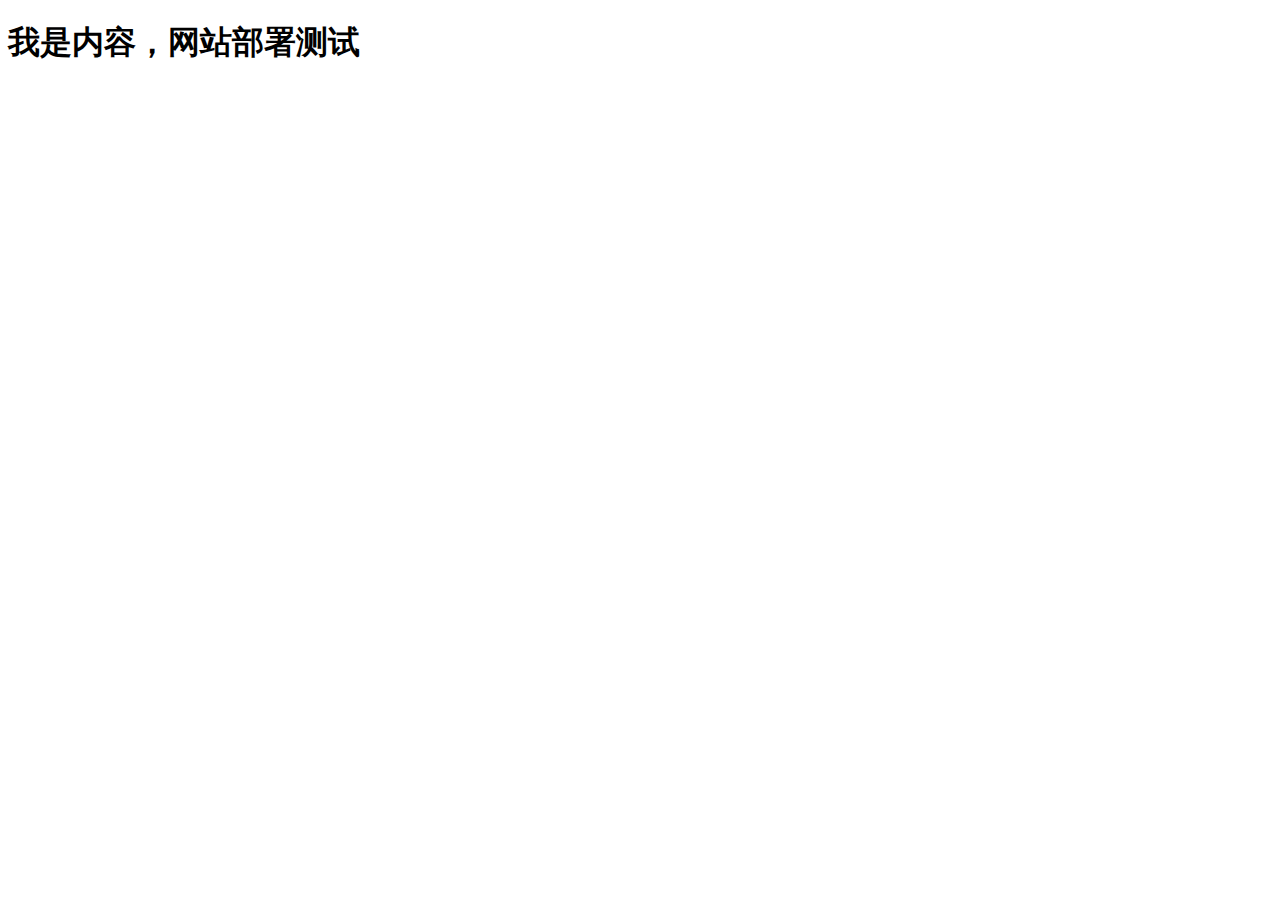
==== index.html @ 63220b0e "首次提交" ====
<!DOCTYPE html>
<html lang="en">
<head>
    <meta charset="UTF-8">
    <meta http-equiv="X-UA-Compatible" content="IE=edge">
    <meta name="viewport" content="width=device-width, initial-scale=1.0">
    <title>主页内容</title>
</head>
<body>
    <h1>我是内容，网站部署测试</h1>
</body>
</html>
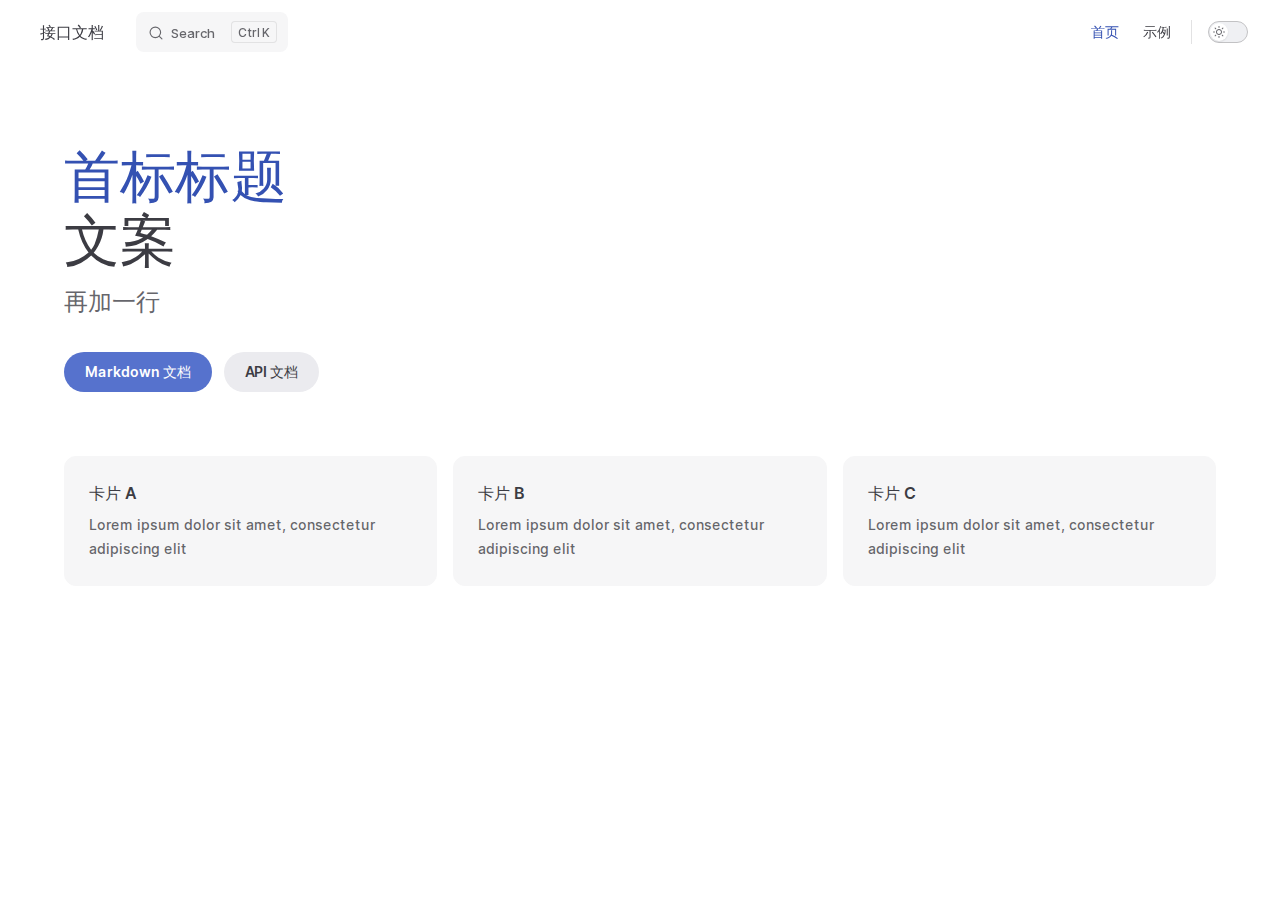
==== commit 69b7f0c1: "更新内容" ====
--- a/index.html
+++ b/index.html
@@ -1,12 +1,24 @@
 <!DOCTYPE html>
-<html lang="en">
-<head>
-    <meta charset="UTF-8">
-    <meta http-equiv="X-UA-Compatible" content="IE=edge">
-    <meta name="viewport" content="width=device-width, initial-scale=1.0">
-    <title>主页内容</title>
-</head>
-<body>
-    <h1>我是内容，网站部署测试</h1>
-</body>
+<html lang="en-US" dir="ltr">
+  <head>
+    <meta charset="utf-8">
+    <meta name="viewport" content="width=device-width,initial-scale=1">
+    <title>接口文档</title>
+    <meta name="description" content="你的文档">
+    <meta name="generator" content="VitePress v1.0.0-rc.34">
+    <link rel="preload stylesheet" href="/assets/style.oFHvetFo.css" as="style">
+    
+    <script type="module" src="/assets/app.4RCBowPl.js"></script>
+    <link rel="preload" href="/assets/inter-roman-latin.bvIUbFQP.woff2" as="font" type="font/woff2" crossorigin="">
+    <link rel="modulepreload" href="/assets/chunks/framework.iop3O0cQ.js">
+    <link rel="modulepreload" href="/assets/chunks/theme.xZw2ruKb.js">
+    <link rel="modulepreload" href="/assets/index.md.vuLjwuFv.lean.js">
+    <script id="check-dark-mode">(()=>{const e=localStorage.getItem("vitepress-theme-appearance")||"auto",a=window.matchMedia("(prefers-color-scheme: dark)").matches;(!e||e==="auto"?a:e==="dark")&&document.documentElement.classList.add("dark")})();</script>
+    <script id="check-mac-os">document.documentElement.classList.toggle("mac",/Mac|iPhone|iPod|iPad/i.test(navigator.platform));</script>
+  </head>
+  <body>
+    <div id="app"><div class="Layout" data-v-5a346dfe><!--[--><!--]--><!--[--><span tabindex="-1" data-v-0f60ec36></span><a href="#VPContent" class="VPSkipLink visually-hidden" data-v-0f60ec36> Skip to content </a><!--]--><!----><header class="VPNav" data-v-5a346dfe data-v-ae24b3ad><div class="VPNavBar top" data-v-ae24b3ad data-v-19c990f1><div class="wrapper" data-v-19c990f1><div class="container" data-v-19c990f1><div class="title" data-v-19c990f1><div class="VPNavBarTitle" data-v-19c990f1 data-v-86d1bed8><a class="title" href="/" data-v-86d1bed8><!--[--><!--]--><!--[--><img class="VPImage logo" src="../assets/logo.svg" alt data-v-8426fc1a><!--]--><!--[-->接口文档<!--]--><!--[--><!--]--></a></div></div><div class="content" data-v-19c990f1><div class="content-body" data-v-19c990f1><!--[--><!--]--><div class="VPNavBarSearch search" data-v-19c990f1><!--[--><!----><div id="local-search"><button type="button" class="DocSearch DocSearch-Button" aria-label="Search"><span class="DocSearch-Button-Container"><svg class="DocSearch-Search-Icon" width="20" height="20" viewBox="0 0 20 20" aria-label="search icon"><path d="M14.386 14.386l4.0877 4.0877-4.0877-4.0877c-2.9418 2.9419-7.7115 2.9419-10.6533 0-2.9419-2.9418-2.9419-7.7115 0-10.6533 2.9418-2.9419 7.7115-2.9419 10.6533 0 2.9419 2.9418 2.9419 7.7115 0 10.6533z" stroke="currentColor" fill="none" fill-rule="evenodd" stroke-linecap="round" stroke-linejoin="round"></path></svg><span class="DocSearch-Button-Placeholder">Search</span></span><span class="DocSearch-Button-Keys"><kbd class="DocSearch-Button-Key"></kbd><kbd class="DocSearch-Button-Key">K</kbd></span></button></div><!--]--></div><nav aria-labelledby="main-nav-aria-label" class="VPNavBarMenu menu" data-v-19c990f1 data-v-7f418b0f><span id="main-nav-aria-label" class="visually-hidden" data-v-7f418b0f>Main Navigation</span><!--[--><!--[--><a class="VPLink link VPNavBarMenuLink active" href="/" tabindex="0" data-v-7f418b0f data-v-42ef59de><!--[--><span data-v-42ef59de>首页</span><!--]--></a><!--]--><!--[--><a class="VPLink link VPNavBarMenuLink" href="/markdown-examples.html" tabindex="0" data-v-7f418b0f data-v-42ef59de><!--[--><span data-v-42ef59de>示例</span><!--]--></a><!--]--><!--]--></nav><!----><div class="VPNavBarAppearance appearance" data-v-19c990f1 data-v-e6aabb21><button class="VPSwitch VPSwitchAppearance" type="button" role="switch" title="Switch to dark theme" aria-checked="false" data-v-e6aabb21 data-v-1736f215 data-v-b1685198><span class="check" data-v-b1685198><span class="icon" data-v-b1685198><!--[--><svg xmlns="http://www.w3.org/2000/svg" aria-hidden="true" focusable="false" viewbox="0 0 24 24" class="sun" data-v-1736f215><path d="M12,18c-3.3,0-6-2.7-6-6s2.7-6,6-6s6,2.7,6,6S15.3,18,12,18zM12,8c-2.2,0-4,1.8-4,4c0,2.2,1.8,4,4,4c2.2,0,4-1.8,4-4C16,9.8,14.2,8,12,8z"></path><path d="M12,4c-0.6,0-1-0.4-1-1V1c0-0.6,0.4-1,1-1s1,0.4,1,1v2C13,3.6,12.6,4,12,4z"></path><path d="M12,24c-0.6,0-1-0.4-1-1v-2c0-0.6,0.4-1,1-1s1,0.4,1,1v2C13,23.6,12.6,24,12,24z"></path><path d="M5.6,6.6c-0.3,0-0.5-0.1-0.7-0.3L3.5,4.9c-0.4-0.4-0.4-1,0-1.4s1-0.4,1.4,0l1.4,1.4c0.4,0.4,0.4,1,0,1.4C6.2,6.5,5.9,6.6,5.6,6.6z"></path><path d="M19.8,20.8c-0.3,0-0.5-0.1-0.7-0.3l-1.4-1.4c-0.4-0.4-0.4-1,0-1.4s1-0.4,1.4,0l1.4,1.4c0.4,0.4,0.4,1,0,1.4C20.3,20.7,20,20.8,19.8,20.8z"></path><path d="M3,13H1c-0.6,0-1-0.4-1-1s0.4-1,1-1h2c0.6,0,1,0.4,1,1S3.6,13,3,13z"></path><path d="M23,13h-2c-0.6,0-1-0.4-1-1s0.4-1,1-1h2c0.6,0,1,0.4,1,1S23.6,13,23,13z"></path><path d="M4.2,20.8c-0.3,0-0.5-0.1-0.7-0.3c-0.4-0.4-0.4-1,0-1.4l1.4-1.4c0.4-0.4,1-0.4,1.4,0s0.4,1,0,1.4l-1.4,1.4C4.7,20.7,4.5,20.8,4.2,20.8z"></path><path d="M18.4,6.6c-0.3,0-0.5-0.1-0.7-0.3c-0.4-0.4-0.4-1,0-1.4l1.4-1.4c0.4-0.4,1-0.4,1.4,0s0.4,1,0,1.4l-1.4,1.4C18.9,6.5,18.6,6.6,18.4,6.6z"></path></svg><svg xmlns="http://www.w3.org/2000/svg" aria-hidden="true" focusable="false" viewbox="0 0 24 24" class="moon" data-v-1736f215><path d="M12.1,22c-0.3,0-0.6,0-0.9,0c-5.5-0.5-9.5-5.4-9-10.9c0.4-4.8,4.2-8.6,9-9c0.4,0,0.8,0.2,1,0.5c0.2,0.3,0.2,0.8-0.1,1.1c-2,2.7-1.4,6.4,1.3,8.4c2.1,1.6,5,1.6,7.1,0c0.3-0.2,0.7-0.3,1.1-0.1c0.3,0.2,0.5,0.6,0.5,1c-0.2,2.7-1.5,5.1-3.6,6.8C16.6,21.2,14.4,22,12.1,22zM9.3,4.4c-2.9,1-5,3.6-5.2,6.8c-0.4,4.4,2.8,8.3,7.2,8.7c2.1,0.2,4.2-0.4,5.8-1.8c1.1-0.9,1.9-2.1,2.4-3.4c-2.5,0.9-5.3,0.5-7.5-1.1C9.2,11.4,8.1,7.7,9.3,4.4z"></path></svg><!--]--></span></span></button></div><!----><div class="VPFlyout VPNavBarExtra extra" data-v-19c990f1 data-v-d0bd9dde data-v-9c007e85><button type="button" class="button" aria-haspopup="true" aria-expanded="false" aria-label="extra navigation" data-v-9c007e85><svg xmlns="http://www.w3.org/2000/svg" aria-hidden="true" focusable="false" viewbox="0 0 24 24" class="icon" data-v-9c007e85><circle cx="12" cy="12" r="2"></circle><circle cx="19" cy="12" r="2"></circle><circle cx="5" cy="12" r="2"></circle></svg></button><div class="menu" data-v-9c007e85><div class="VPMenu" data-v-9c007e85 data-v-e7ea1737><!----><!--[--><!--[--><!----><div class="group" data-v-d0bd9dde><div class="item appearance" data-v-d0bd9dde><p class="label" data-v-d0bd9dde>Appearance</p><div class="appearance-action" data-v-d0bd9dde><button class="VPSwitch VPSwitchAppearance" type="button" role="switch" title="Switch to dark theme" aria-checked="false" data-v-d0bd9dde data-v-1736f215 data-v-b1685198><span class="check" data-v-b1685198><span class="icon" data-v-b1685198><!--[--><svg xmlns="http://www.w3.org/2000/svg" aria-hidden="true" focusable="false" viewbox="0 0 24 24" class="sun" data-v-1736f215><path d="M12,18c-3.3,0-6-2.7-6-6s2.7-6,6-6s6,2.7,6,6S15.3,18,12,18zM12,8c-2.2,0-4,1.8-4,4c0,2.2,1.8,4,4,4c2.2,0,4-1.8,4-4C16,9.8,14.2,8,12,8z"></path><path d="M12,4c-0.6,0-1-0.4-1-1V1c0-0.6,0.4-1,1-1s1,0.4,1,1v2C13,3.6,12.6,4,12,4z"></path><path d="M12,24c-0.6,0-1-0.4-1-1v-2c0-0.6,0.4-1,1-1s1,0.4,1,1v2C13,23.6,12.6,24,12,24z"></path><path d="M5.6,6.6c-0.3,0-0.5-0.1-0.7-0.3L3.5,4.9c-0.4-0.4-0.4-1,0-1.4s1-0.4,1.4,0l1.4,1.4c0.4,0.4,0.4,1,0,1.4C6.2,6.5,5.9,6.6,5.6,6.6z"></path><path d="M19.8,20.8c-0.3,0-0.5-0.1-0.7-0.3l-1.4-1.4c-0.4-0.4-0.4-1,0-1.4s1-0.4,1.4,0l1.4,1.4c0.4,0.4,0.4,1,0,1.4C20.3,20.7,20,20.8,19.8,20.8z"></path><path d="M3,13H1c-0.6,0-1-0.4-1-1s0.4-1,1-1h2c0.6,0,1,0.4,1,1S3.6,13,3,13z"></path><path d="M23,13h-2c-0.6,0-1-0.4-1-1s0.4-1,1-1h2c0.6,0,1,0.4,1,1S23.6,13,23,13z"></path><path d="M4.2,20.8c-0.3,0-0.5-0.1-0.7-0.3c-0.4-0.4-0.4-1,0-1.4l1.4-1.4c0.4-0.4,1-0.4,1.4,0s0.4,1,0,1.4l-1.4,1.4C4.7,20.7,4.5,20.8,4.2,20.8z"></path><path d="M18.4,6.6c-0.3,0-0.5-0.1-0.7-0.3c-0.4-0.4-0.4-1,0-1.4l1.4-1.4c0.4-0.4,1-0.4,1.4,0s0.4,1,0,1.4l-1.4,1.4C18.9,6.5,18.6,6.6,18.4,6.6z"></path></svg><svg xmlns="http://www.w3.org/2000/svg" aria-hidden="true" focusable="false" viewbox="0 0 24 24" class="moon" data-v-1736f215><path d="M12.1,22c-0.3,0-0.6,0-0.9,0c-5.5-0.5-9.5-5.4-9-10.9c0.4-4.8,4.2-8.6,9-9c0.4,0,0.8,0.2,1,0.5c0.2,0.3,0.2,0.8-0.1,1.1c-2,2.7-1.4,6.4,1.3,8.4c2.1,1.6,5,1.6,7.1,0c0.3-0.2,0.7-0.3,1.1-0.1c0.3,0.2,0.5,0.6,0.5,1c-0.2,2.7-1.5,5.1-3.6,6.8C16.6,21.2,14.4,22,12.1,22zM9.3,4.4c-2.9,1-5,3.6-5.2,6.8c-0.4,4.4,2.8,8.3,7.2,8.7c2.1,0.2,4.2-0.4,5.8-1.8c1.1-0.9,1.9-2.1,2.4-3.4c-2.5,0.9-5.3,0.5-7.5-1.1C9.2,11.4,8.1,7.7,9.3,4.4z"></path></svg><!--]--></span></span></button></div></div></div><!----><!--]--><!--]--></div></div></div><!--[--><!--]--><button type="button" class="VPNavBarHamburger hamburger" aria-label="mobile navigation" aria-expanded="false" aria-controls="VPNavScreen" data-v-19c990f1 data-v-e5dd9c1c><span class="container" data-v-e5dd9c1c><span class="top" data-v-e5dd9c1c></span><span class="middle" data-v-e5dd9c1c></span><span class="bottom" data-v-e5dd9c1c></span></span></button></div></div></div></div><div class="divider" data-v-19c990f1><div class="divider-line" data-v-19c990f1></div></div></div><!----></header><!----><!----><div class="VPContent is-home" id="VPContent" data-v-5a346dfe data-v-669faec9><div class="VPHome" data-v-669faec9 data-v-d82743a8><!--[--><!--]--><div class="VPHero VPHomeHero" data-v-d82743a8 data-v-da5d1713><div class="container" data-v-da5d1713><div class="main" data-v-da5d1713><!--[--><h1 class="name" data-v-da5d1713><span class="clip" data-v-da5d1713>首标标题</span></h1><p class="text" data-v-da5d1713>文案</p><p class="tagline" data-v-da5d1713>再加一行</p><!--]--><div class="actions" data-v-da5d1713><!--[--><div class="action" data-v-da5d1713><a class="VPButton medium brand" href="/markdown-examples.html" data-v-da5d1713 data-v-c1c5efc1>Markdown 文档</a></div><div class="action" data-v-da5d1713><a class="VPButton medium alt" href="/api-examples.html" data-v-da5d1713 data-v-c1c5efc1>API 文档</a></div><!--]--></div></div><!----></div></div><!--[--><!--]--><!--[--><!--]--><div class="VPFeatures VPHomeFeatures" data-v-d82743a8 data-v-a6181336><div class="container" data-v-a6181336><div class="items" data-v-a6181336><!--[--><div class="grid-3 item" data-v-a6181336><div class="VPLink no-icon VPFeature" data-v-a6181336 data-v-33204567><!--[--><article class="box" data-v-33204567><!----><h2 class="title" data-v-33204567>卡片 A</h2><p class="details" data-v-33204567>Lorem ipsum dolor sit amet, consectetur adipiscing elit</p><!----></article><!--]--></div></div><div class="grid-3 item" data-v-a6181336><div class="VPLink no-icon VPFeature" data-v-a6181336 data-v-33204567><!--[--><article class="box" data-v-33204567><!----><h2 class="title" data-v-33204567>卡片 B</h2><p class="details" data-v-33204567>Lorem ipsum dolor sit amet, consectetur adipiscing elit</p><!----></article><!--]--></div></div><div class="grid-3 item" data-v-a6181336><div class="VPLink no-icon VPFeature" data-v-a6181336 data-v-33204567><!--[--><article class="box" data-v-33204567><!----><h2 class="title" data-v-33204567>卡片 C</h2><p class="details" data-v-33204567>Lorem ipsum dolor sit amet, consectetur adipiscing elit</p><!----></article><!--]--></div></div><!--]--></div></div></div><!--[--><!--]--><div style="position:relative;" data-v-d82743a8><div></div></div></div></div><!----><!--[--><!--]--></div></div>
+    <script>window.__VP_HASH_MAP__=JSON.parse("{\"index.md\":\"vuLjwuFv\",\"markdown-examples.md\":\"HwKzhQ91\",\"api-examples.md\":\"AAdJPCN4\"}");window.__VP_SITE_DATA__=JSON.parse("{\"lang\":\"en-US\",\"dir\":\"ltr\",\"title\":\"接口文档\",\"description\":\"你的文档\",\"base\":\"/\",\"head\":[],\"router\":{\"prefetchLinks\":true},\"appearance\":true,\"themeConfig\":{\"logo\":\"../assets/logo.svg\",\"nav\":[{\"text\":\"首页\",\"link\":\"/\"},{\"text\":\"示例\",\"link\":\"/markdown-examples\"}],\"sidebar\":[{\"text\":\"示例\",\"items\":[{\"text\":\"Markdown 文档\",\"link\":\"/markdown-examples\"},{\"text\":\"API 文档\",\"link\":\"/api-examples\"}]}],\"search\":{\"provider\":\"local\"}},\"locales\":{},\"scrollOffset\":134,\"cleanUrls\":false}");</script>
+    
+  </body>
 </html>--- a/assets/style.oFHvetFo.css
+++ b/assets/style.oFHvetFo.css
@@ -0,0 +1 @@
+@font-face{font-family:Inter var;font-weight:100 900;font-display:swap;font-style:normal;font-named-instance:"Regular";src:url(/assets/inter-roman-cyrillic.jIZ9REo5.woff2) format("woff2");unicode-range:U+0301,U+0400-045F,U+0490-0491,U+04B0-04B1,U+2116}@font-face{font-family:Inter var;font-weight:100 900;font-display:swap;font-style:normal;font-named-instance:"Regular";src:url(/assets/inter-roman-cyrillic-ext.8T9wMG5w.woff2) format("woff2");unicode-range:U+0460-052F,U+1C80-1C88,U+20B4,U+2DE0-2DFF,U+A640-A69F,U+FE2E-FE2F}@font-face{font-family:Inter var;font-weight:100 900;font-display:swap;font-style:normal;font-named-instance:"Regular";src:url(/assets/inter-roman-greek.Cb5wWeGA.woff2) format("woff2");unicode-range:U+0370-03FF}@font-face{font-family:Inter var;font-weight:100 900;font-display:swap;font-style:normal;font-named-instance:"Regular";src:url(/assets/inter-roman-greek-ext.9JiNzaSO.woff2) format("woff2");unicode-range:U+1F00-1FFF}@font-face{font-family:Inter var;font-weight:100 900;font-display:swap;font-style:normal;font-named-instance:"Regular";src:url(/assets/inter-roman-latin.bvIUbFQP.woff2) format("woff2");unicode-range:U+0000-00FF,U+0131,U+0152-0153,U+02BB-02BC,U+02C6,U+02DA,U+02DC,U+2000-206F,U+2074,U+20AC,U+2122,U+2191,U+2193,U+2212,U+2215,U+FEFF,U+FFFD}@font-face{font-family:Inter var;font-weight:100 900;font-display:swap;font-style:normal;font-named-instance:"Regular";src:url(/assets/inter-roman-latin-ext.GZWE-KO4.woff2) format("woff2");unicode-range:U+0100-024F,U+0259,U+1E00-1EFF,U+2020,U+20A0-20AB,U+20AD-20CF,U+2113,U+2C60-2C7F,U+A720-A7FF}@font-face{font-family:Inter var;font-weight:100 900;font-display:swap;font-style:normal;font-named-instance:"Regular";src:url(/assets/inter-roman-vietnamese.paY3CzEB.woff2) format("woff2");unicode-range:U+0102-0103,U+0110-0111,U+0128-0129,U+0168-0169,U+01A0-01A1,U+01AF-01B0,U+1EA0-1EF9,U+20AB}@font-face{font-family:Inter var;font-weight:100 900;font-display:swap;font-style:italic;font-named-instance:"Italic";src:url(/assets/inter-italic-cyrillic.-nLMcIwj.woff2) format("woff2");unicode-range:U+0301,U+0400-045F,U+0490-0491,U+04B0-04B1,U+2116}@font-face{font-family:Inter var;font-weight:100 900;font-display:swap;font-style:italic;font-named-instance:"Italic";src:url(/assets/inter-italic-cyrillic-ext.OVycGSDq.woff2) format("woff2");unicode-range:U+0460-052F,U+1C80-1C88,U+20B4,U+2DE0-2DFF,U+A640-A69F,U+FE2E-FE2F}@font-face{font-family:Inter var;font-weight:100 900;font-display:swap;font-style:italic;font-named-instance:"Italic";src:url(/assets/inter-italic-greek.PSfer2Kc.woff2) format("woff2");unicode-range:U+0370-03FF}@font-face{font-family:Inter var;font-weight:100 900;font-display:swap;font-style:italic;font-named-instance:"Italic";src:url(/assets/inter-italic-greek-ext.hznxWNZO.woff2) format("woff2");unicode-range:U+1F00-1FFF}@font-face{font-family:Inter var;font-weight:100 900;font-display:swap;font-style:italic;font-named-instance:"Italic";src:url(/assets/inter-italic-latin.27E69YJn.woff2) format("woff2");unicode-range:U+0000-00FF,U+0131,U+0152-0153,U+02BB-02BC,U+02C6,U+02DA,U+02DC,U+2000-206F,U+2074,U+20AC,U+2122,U+2191,U+2193,U+2212,U+2215,U+FEFF,U+FFFD}@font-face{font-family:Inter var;font-weight:100 900;font-display:swap;font-style:italic;font-named-instance:"Italic";src:url(/assets/inter-italic-latin-ext.RnFly65-.woff2) format("woff2");unicode-range:U+0100-024F,U+0259,U+1E00-1EFF,U+2020,U+20A0-20AB,U+20AD-20CF,U+2113,U+2C60-2C7F,U+A720-A7FF}@font-face{font-family:Inter var;font-weight:100 900;font-display:swap;font-style:italic;font-named-instance:"Italic";src:url(/assets/inter-italic-vietnamese.xzQHe1q1.woff2) format("woff2");unicode-range:U+0102-0103,U+0110-0111,U+0128-0129,U+0168-0169,U+01A0-01A1,U+01AF-01B0,U+1EA0-1EF9,U+20AB}@font-face{font-family:Chinese Quotes;src:local("PingFang SC Regular"),local("PingFang SC"),local("SimHei"),local("Source Han Sans SC");unicode-range:U+2018,U+2019,U+201C,U+201D}:root{--vp-c-white: #ffffff;--vp-c-black: #000000;--vp-c-neutral: var(--vp-c-black);--vp-c-neutral-inverse: var(--vp-c-white)}.dark{--vp-c-neutral: var(--vp-c-white);--vp-c-neutral-inverse: var(--vp-c-black)}:root{--vp-c-gray-1: #dddde3;--vp-c-gray-2: #e4e4e9;--vp-c-gray-3: #ebebef;--vp-c-gray-soft: rgba(142, 150, 170, .14);--vp-c-indigo-1: #3451b2;--vp-c-indigo-2: #3a5ccc;--vp-c-indigo-3: #5672cd;--vp-c-indigo-soft: rgba(100, 108, 255, .14);--vp-c-green-1: #18794e;--vp-c-green-2: #299764;--vp-c-green-3: #30a46c;--vp-c-green-soft: rgba(16, 185, 129, .14);--vp-c-yellow-1: #915930;--vp-c-yellow-2: #946300;--vp-c-yellow-3: #9f6a00;--vp-c-yellow-soft: rgba(234, 179, 8, .14);--vp-c-red-1: #b8272c;--vp-c-red-2: #d5393e;--vp-c-red-3: #e0575b;--vp-c-red-soft: rgba(244, 63, 94, .14);--vp-c-sponsor: #db2777}.dark{--vp-c-gray-1: #515c67;--vp-c-gray-2: #414853;--vp-c-gray-3: #32363f;--vp-c-gray-soft: rgba(101, 117, 133, .16);--vp-c-indigo-1: #a8b1ff;--vp-c-indigo-2: #5c73e7;--vp-c-indigo-3: #3e63dd;--vp-c-indigo-soft: rgba(100, 108, 255, .16);--vp-c-green-1: #3dd68c;--vp-c-green-2: #30a46c;--vp-c-green-3: #298459;--vp-c-green-soft: rgba(16, 185, 129, .16);--vp-c-yellow-1: #f9b44e;--vp-c-yellow-2: #da8b17;--vp-c-yellow-3: #a46a0a;--vp-c-yellow-soft: rgba(234, 179, 8, .16);--vp-c-red-1: #f66f81;--vp-c-red-2: #f14158;--vp-c-red-3: #b62a3c;--vp-c-red-soft: rgba(244, 63, 94, .16)}:root{--vp-c-bg: #ffffff;--vp-c-bg-alt: #f6f6f7;--vp-c-bg-elv: #ffffff;--vp-c-bg-soft: #f6f6f7}.dark{--vp-c-bg: #1b1b1f;--vp-c-bg-alt: #161618;--vp-c-bg-elv: #202127;--vp-c-bg-soft: #202127}:root{--vp-c-border: #c2c2c4;--vp-c-divider: #e2e2e3;--vp-c-gutter: #e2e2e3}.dark{--vp-c-border: #3c3f44;--vp-c-divider: #2e2e32;--vp-c-gutter: #000000}:root{--vp-c-text-1: rgba(60, 60, 67);--vp-c-text-2: rgba(60, 60, 67, .78);--vp-c-text-3: rgba(60, 60, 67, .56)}.dark{--vp-c-text-1: rgba(255, 255, 245, .86);--vp-c-text-2: rgba(235, 235, 245, .6);--vp-c-text-3: rgba(235, 235, 245, .38)}:root{--vp-c-default-1: var(--vp-c-gray-1);--vp-c-default-2: var(--vp-c-gray-2);--vp-c-default-3: var(--vp-c-gray-3);--vp-c-default-soft: var(--vp-c-gray-soft);--vp-c-brand-1: var(--vp-c-indigo-1);--vp-c-brand-2: var(--vp-c-indigo-2);--vp-c-brand-3: var(--vp-c-indigo-3);--vp-c-brand-soft: var(--vp-c-indigo-soft);--vp-c-brand: var(--vp-c-brand-1);--vp-c-tip-1: var(--vp-c-brand-1);--vp-c-tip-2: var(--vp-c-brand-2);--vp-c-tip-3: var(--vp-c-brand-3);--vp-c-tip-soft: var(--vp-c-brand-soft);--vp-c-warning-1: var(--vp-c-yellow-1);--vp-c-warning-2: var(--vp-c-yellow-2);--vp-c-warning-3: var(--vp-c-yellow-3);--vp-c-warning-soft: var(--vp-c-yellow-soft);--vp-c-danger-1: var(--vp-c-red-1);--vp-c-danger-2: var(--vp-c-red-2);--vp-c-danger-3: var(--vp-c-red-3);--vp-c-danger-soft: var(--vp-c-red-soft)}:root{--vp-font-family-base: "Chinese Quotes", "Inter var", "Inter", ui-sans-serif, system-ui, -apple-system, BlinkMacSystemFont, "Segoe UI", Roboto, "Helvetica Neue", Helvetica, Arial, "Noto Sans", sans-serif, "Apple Color Emoji", "Segoe UI Emoji", "Segoe UI Symbol", "Noto Color Emoji";--vp-font-family-mono: ui-monospace, SFMono-Regular, "SF Mono", Menlo, Monaco, Consolas, "Liberation Mono", "Courier New", monospace}:root{--vp-shadow-1: 0 1px 2px rgba(0, 0, 0, .04), 0 1px 2px rgba(0, 0, 0, .06);--vp-shadow-2: 0 3px 12px rgba(0, 0, 0, .07), 0 1px 4px rgba(0, 0, 0, .07);--vp-shadow-3: 0 12px 32px rgba(0, 0, 0, .1), 0 2px 6px rgba(0, 0, 0, .08);--vp-shadow-4: 0 14px 44px rgba(0, 0, 0, .12), 0 3px 9px rgba(0, 0, 0, .12);--vp-shadow-5: 0 18px 56px rgba(0, 0, 0, .16), 0 4px 12px rgba(0, 0, 0, .16)}:root{--vp-z-index-footer: 10;--vp-z-index-local-nav: 20;--vp-z-index-nav: 30;--vp-z-index-layout-top: 40;--vp-z-index-backdrop: 50;--vp-z-index-sidebar: 60}@media (min-width: 960px){:root{--vp-z-index-sidebar: 25}}:root{--vp-icon-copy: url("data:image/svg+xml,%3Csvg xmlns='http://www.w3.org/2000/svg' fill='none' height='20' width='20' stroke='rgba(128,128,128,1)' stroke-width='2' viewBox='0 0 24 24'%3E%3Cpath stroke-linecap='round' stroke-linejoin='round' d='M9 5H7a2 2 0 0 0-2 2v12a2 2 0 0 0 2 2h10a2 2 0 0 0 2-2V7a2 2 0 0 0-2-2h-2M9 5a2 2 0 0 0 2 2h2a2 2 0 0 0 2-2M9 5a2 2 0 0 1 2-2h2a2 2 0 0 1 2 2'/%3E%3C/svg%3E");--vp-icon-copied: url("data:image/svg+xml,%3Csvg xmlns='http://www.w3.org/2000/svg' fill='none' height='20' width='20' stroke='rgba(128,128,128,1)' stroke-width='2' viewBox='0 0 24 24'%3E%3Cpath stroke-linecap='round' stroke-linejoin='round' d='M9 5H7a2 2 0 0 0-2 2v12a2 2 0 0 0 2 2h10a2 2 0 0 0 2-2V7a2 2 0 0 0-2-2h-2M9 5a2 2 0 0 0 2 2h2a2 2 0 0 0 2-2M9 5a2 2 0 0 1 2-2h2a2 2 0 0 1 2 2m-6 9 2 2 4-4'/%3E%3C/svg%3E")}:root{--vp-layout-max-width: 1440px}:root{--vp-header-anchor-symbol: "#"}:root{--vp-code-line-height: 1.7;--vp-code-font-size: .875em;--vp-code-color: var(--vp-c-brand-1);--vp-code-link-color: var(--vp-c-brand-1);--vp-code-link-hover-color: var(--vp-c-brand-2);--vp-code-bg: var(--vp-c-default-soft);--vp-code-block-color: var(--vp-c-text-2);--vp-code-block-bg: var(--vp-c-bg-alt);--vp-code-block-divider-color: var(--vp-c-gutter);--vp-code-lang-color: var(--vp-c-text-3);--vp-code-line-highlight-color: var(--vp-c-default-soft);--vp-code-line-number-color: var(--vp-c-text-3);--vp-code-line-diff-add-color: var(--vp-c-green-soft);--vp-code-line-diff-add-symbol-color: var(--vp-c-green-1);--vp-code-line-diff-remove-color: var(--vp-c-red-soft);--vp-code-line-diff-remove-symbol-color: var(--vp-c-red-1);--vp-code-line-warning-color: var(--vp-c-yellow-soft);--vp-code-line-error-color: var(--vp-c-red-soft);--vp-code-copy-code-border-color: var(--vp-c-divider);--vp-code-copy-code-bg: var(--vp-c-bg-soft);--vp-code-copy-code-hover-border-color: var(--vp-c-divider);--vp-code-copy-code-hover-bg: var(--vp-c-bg);--vp-code-copy-code-active-text: var(--vp-c-text-2);--vp-code-copy-copied-text-content: "Copied";--vp-code-tab-divider: var(--vp-code-block-divider-color);--vp-code-tab-text-color: var(--vp-c-text-2);--vp-code-tab-bg: var(--vp-code-block-bg);--vp-code-tab-hover-text-color: var(--vp-c-text-1);--vp-code-tab-active-text-color: var(--vp-c-text-1);--vp-code-tab-active-bar-color: var(--vp-c-brand-1)}:root{--vp-button-brand-border: transparent;--vp-button-brand-text: var(--vp-c-white);--vp-button-brand-bg: var(--vp-c-brand-3);--vp-button-brand-hover-border: transparent;--vp-button-brand-hover-text: var(--vp-c-white);--vp-button-brand-hover-bg: var(--vp-c-brand-2);--vp-button-brand-active-border: transparent;--vp-button-brand-active-text: var(--vp-c-white);--vp-button-brand-active-bg: var(--vp-c-brand-1);--vp-button-alt-border: transparent;--vp-button-alt-text: var(--vp-c-text-1);--vp-button-alt-bg: var(--vp-c-default-3);--vp-button-alt-hover-border: transparent;--vp-button-alt-hover-text: var(--vp-c-text-1);--vp-button-alt-hover-bg: var(--vp-c-default-2);--vp-button-alt-active-border: transparent;--vp-button-alt-active-text: var(--vp-c-text-1);--vp-button-alt-active-bg: var(--vp-c-default-1);--vp-button-sponsor-border: var(--vp-c-text-2);--vp-button-sponsor-text: var(--vp-c-text-2);--vp-button-sponsor-bg: transparent;--vp-button-sponsor-hover-border: var(--vp-c-sponsor);--vp-button-sponsor-hover-text: var(--vp-c-sponsor);--vp-button-sponsor-hover-bg: transparent;--vp-button-sponsor-active-border: var(--vp-c-sponsor);--vp-button-sponsor-active-text: var(--vp-c-sponsor);--vp-button-sponsor-active-bg: transparent}:root{--vp-custom-block-font-size: 14px;--vp-custom-block-code-font-size: 13px;--vp-custom-block-info-border: transparent;--vp-custom-block-info-text: var(--vp-c-text-1);--vp-custom-block-info-bg: var(--vp-c-default-soft);--vp-custom-block-info-code-bg: var(--vp-c-default-soft);--vp-custom-block-tip-border: transparent;--vp-custom-block-tip-text: var(--vp-c-text-1);--vp-custom-block-tip-bg: var(--vp-c-brand-soft);--vp-custom-block-tip-code-bg: var(--vp-c-brand-soft);--vp-custom-block-warning-border: transparent;--vp-custom-block-warning-text: var(--vp-c-text-1);--vp-custom-block-warning-bg: var(--vp-c-warning-soft);--vp-custom-block-warning-code-bg: var(--vp-c-warning-soft);--vp-custom-block-danger-border: transparent;--vp-custom-block-danger-text: var(--vp-c-text-1);--vp-custom-block-danger-bg: var(--vp-c-danger-soft);--vp-custom-block-danger-code-bg: var(--vp-c-danger-soft);--vp-custom-block-details-border: var(--vp-custom-block-info-border);--vp-custom-block-details-text: var(--vp-custom-block-info-text);--vp-custom-block-details-bg: var(--vp-custom-block-info-bg);--vp-custom-block-details-code-bg: var(--vp-custom-block-info-code-bg)}:root{--vp-input-border-color: var(--vp-c-border);--vp-input-bg-color: var(--vp-c-bg-alt);--vp-input-switch-bg-color: var(--vp-c-gray-soft)}:root{--vp-nav-height: 64px;--vp-nav-bg-color: var(--vp-c-bg);--vp-nav-screen-bg-color: var(--vp-c-bg);--vp-nav-logo-height: 24px}.hide-nav{--vp-nav-height: 0px}.hide-nav .VPSidebar{--vp-nav-height: 22px}:root{--vp-local-nav-bg-color: var(--vp-c-bg)}:root{--vp-sidebar-width: 272px;--vp-sidebar-bg-color: var(--vp-c-bg-alt)}:root{--vp-backdrop-bg-color: rgba(0, 0, 0, .6)}:root{--vp-home-hero-name-color: var(--vp-c-brand-1);--vp-home-hero-name-background: transparent;--vp-home-hero-image-background-image: none;--vp-home-hero-image-filter: none}:root{--vp-badge-info-border: transparent;--vp-badge-info-text: var(--vp-c-text-2);--vp-badge-info-bg: var(--vp-c-default-soft);--vp-badge-tip-border: transparent;--vp-badge-tip-text: var(--vp-c-brand-1);--vp-badge-tip-bg: var(--vp-c-brand-soft);--vp-badge-warning-border: transparent;--vp-badge-warning-text: var(--vp-c-warning-1);--vp-badge-warning-bg: var(--vp-c-warning-soft);--vp-badge-danger-border: transparent;--vp-badge-danger-text: var(--vp-c-danger-1);--vp-badge-danger-bg: var(--vp-c-danger-soft)}:root{--vp-carbon-ads-text-color: var(--vp-c-text-1);--vp-carbon-ads-poweredby-color: var(--vp-c-text-2);--vp-carbon-ads-bg-color: var(--vp-c-bg-soft);--vp-carbon-ads-hover-text-color: var(--vp-c-brand-1);--vp-carbon-ads-hover-poweredby-color: var(--vp-c-text-1)}:root{--vp-local-search-bg: var(--vp-c-bg);--vp-local-search-result-bg: var(--vp-c-bg);--vp-local-search-result-border: var(--vp-c-divider);--vp-local-search-result-selected-bg: var(--vp-c-bg);--vp-local-search-result-selected-border: var(--vp-c-brand-1);--vp-local-search-highlight-bg: var(--vp-c-brand-1);--vp-local-search-highlight-text: var(--vp-c-neutral-inverse)}@media (prefers-reduced-motion: reduce){*,:before,:after{animation-delay:-1ms!important;animation-duration:1ms!important;animation-iteration-count:1!important;background-attachment:initial!important;scroll-behavior:auto!important;transition-duration:0s!important;transition-delay:0s!important}}*,:before,:after{box-sizing:border-box}html{line-height:1.4;font-size:16px;-webkit-text-size-adjust:100%}html.dark{color-scheme:dark}body{margin:0;width:100%;min-width:320px;min-height:100vh;line-height:24px;font-family:var(--vp-font-family-base);font-size:16px;font-weight:400;color:var(--vp-c-text-1);background-color:var(--vp-c-bg);font-synthesis:style;text-rendering:optimizeLegibility;-webkit-font-smoothing:antialiased;-moz-osx-font-smoothing:grayscale}main{display:block}h1,h2,h3,h4,h5,h6{margin:0;line-height:24px;font-size:16px;font-weight:400}p{margin:0}strong,b{font-weight:600}a,area,button,[role=button],input,label,select,summary,textarea{touch-action:manipulation}a{color:inherit;text-decoration:inherit}ol,ul{list-style:none;margin:0;padding:0}blockquote{margin:0}pre,code,kbd,samp{font-family:var(--vp-font-family-mono)}img,svg,video,canvas,audio,iframe,embed,object{display:block}figure{margin:0}img,video{max-width:100%;height:auto}button,input,optgroup,select,textarea{border:0;padding:0;line-height:inherit;color:inherit}button{padding:0;font-family:inherit;background-color:transparent;background-image:none}button:enabled,[role=button]:enabled{cursor:pointer}button:focus,button:focus-visible{outline:1px dotted;outline:4px auto -webkit-focus-ring-color}button:focus:not(:focus-visible){outline:none!important}input:focus,textarea:focus,select:focus{outline:none}table{border-collapse:collapse}input{background-color:transparent}input:-ms-input-placeholder,textarea:-ms-input-placeholder{color:var(--vp-c-text-3)}input::-ms-input-placeholder,textarea::-ms-input-placeholder{color:var(--vp-c-text-3)}input::placeholder,textarea::placeholder{color:var(--vp-c-text-3)}input::-webkit-outer-spin-button,input::-webkit-inner-spin-button{-webkit-appearance:none;margin:0}input[type=number]{-moz-appearance:textfield}textarea{resize:vertical}select{-webkit-appearance:none}fieldset{margin:0;padding:0}h1,h2,h3,h4,h5,h6,li,p{overflow-wrap:break-word}vite-error-overlay{z-index:9999}mjx-container{display:inline-block;margin:auto 2px -2px}mjx-container>svg{margin:auto}.visually-hidden{position:absolute;width:1px;height:1px;white-space:nowrap;clip:rect(0 0 0 0);clip-path:inset(50%);overflow:hidden}.custom-block{border:1px solid transparent;border-radius:8px;padding:16px 16px 8px;line-height:24px;font-size:var(--vp-custom-block-font-size);color:var(--vp-c-text-2)}.custom-block.info{border-color:var(--vp-custom-block-info-border);color:var(--vp-custom-block-info-text);background-color:var(--vp-custom-block-info-bg)}.custom-block.info a,.custom-block.info code{color:var(--vp-c-brand-1)}.custom-block.info a:hover{color:var(--vp-c-brand-2)}.custom-block.info code{background-color:var(--vp-custom-block-info-code-bg)}.custom-block.tip{border-color:var(--vp-custom-block-tip-border);color:var(--vp-custom-block-tip-text);background-color:var(--vp-custom-block-tip-bg)}.custom-block.tip a,.custom-block.tip code{color:var(--vp-c-brand-1)}.custom-block.tip a:hover{color:var(--vp-c-brand-2)}.custom-block.tip code{background-color:var(--vp-custom-block-tip-code-bg)}.custom-block.warning{border-color:var(--vp-custom-block-warning-border);color:var(--vp-custom-block-warning-text);background-color:var(--vp-custom-block-warning-bg)}.custom-block.warning a,.custom-block.warning code{color:var(--vp-c-warning-1)}.custom-block.warning a:hover{color:var(--vp-c-warning-2)}.custom-block.warning code{background-color:var(--vp-custom-block-warning-code-bg)}.custom-block.danger{border-color:var(--vp-custom-block-danger-border);color:var(--vp-custom-block-danger-text);background-color:var(--vp-custom-block-danger-bg)}.custom-block.danger a,.custom-block.danger code{color:var(--vp-c-danger-1)}.custom-block.danger a:hover{color:var(--vp-c-danger-2)}.custom-block.danger code{background-color:var(--vp-custom-block-danger-code-bg)}.custom-block.details{border-color:var(--vp-custom-block-details-border);color:var(--vp-custom-block-details-text);background-color:var(--vp-custom-block-details-bg)}.custom-block.details a{color:var(--vp-c-brand-1)}.custom-block.details a:hover{color:var(--vp-c-brand-2)}.custom-block.details code{background-color:var(--vp-custom-block-details-code-bg)}.custom-block-title{font-weight:600}.custom-block p+p{margin:8px 0}.custom-block.details summary{margin:0 0 8px;font-weight:700;cursor:pointer}.custom-block.details summary+p{margin:8px 0}.custom-block a{color:inherit;font-weight:600;text-decoration:underline;text-underline-offset:2px;transition:opacity .25s}.custom-block a:hover{opacity:.75}.custom-block code{font-size:var(--vp-custom-block-code-font-size)}.custom-block.custom-block th,.custom-block.custom-block blockquote>p{font-size:var(--vp-custom-block-font-size);color:inherit}.dark .vp-code span{color:var(--shiki-dark, inherit)}html:not(.dark) .vp-code span{color:var(--shiki-light, inherit)}.vp-code-group{margin-top:16px}.vp-code-group .tabs{position:relative;display:flex;margin-right:-24px;margin-left:-24px;padding:0 12px;background-color:var(--vp-code-tab-bg);overflow-x:auto;overflow-y:hidden;box-shadow:inset 0 -1px var(--vp-code-tab-divider)}@media (min-width: 640px){.vp-code-group .tabs{margin-right:0;margin-left:0;border-radius:8px 8px 0 0}}.vp-code-group .tabs input{position:fixed;opacity:0;pointer-events:none}.vp-code-group .tabs label{position:relative;display:inline-block;border-bottom:1px solid transparent;padding:0 12px;line-height:48px;font-size:14px;font-weight:500;color:var(--vp-code-tab-text-color);white-space:nowrap;cursor:pointer;transition:color .25s}.vp-code-group .tabs label:after{position:absolute;right:8px;bottom:-1px;left:8px;z-index:1;height:2px;border-radius:2px;content:"";background-color:transparent;transition:background-color .25s}.vp-code-group label:hover{color:var(--vp-code-tab-hover-text-color)}.vp-code-group input:checked+label{color:var(--vp-code-tab-active-text-color)}.vp-code-group input:checked+label:after{background-color:var(--vp-code-tab-active-bar-color)}.vp-code-group div[class*=language-],.vp-block{display:none;margin-top:0!important;border-top-left-radius:0!important;border-top-right-radius:0!important}.vp-code-group div[class*=language-].active,.vp-block.active{display:block}.vp-block{padding:20px 24px}.vp-doc h1,.vp-doc h2,.vp-doc h3,.vp-doc h4,.vp-doc h5,.vp-doc h6{position:relative;font-weight:600;outline:none}.vp-doc h1{letter-spacing:-.02em;line-height:40px;font-size:28px}.vp-doc h2{margin:48px 0 16px;border-top:1px solid var(--vp-c-divider);padding-top:24px;letter-spacing:-.02em;line-height:32px;font-size:24px}.vp-doc h3{margin:32px 0 0;letter-spacing:-.01em;line-height:28px;font-size:20px}.vp-doc .header-anchor{position:absolute;top:0;left:0;margin-left:-.87em;font-weight:500;-webkit-user-select:none;user-select:none;opacity:0;text-decoration:none;transition:color .25s,opacity .25s}.vp-doc .header-anchor:before{content:var(--vp-header-anchor-symbol)}.vp-doc h1:hover .header-anchor,.vp-doc h1 .header-anchor:focus,.vp-doc h2:hover .header-anchor,.vp-doc h2 .header-anchor:focus,.vp-doc h3:hover .header-anchor,.vp-doc h3 .header-anchor:focus,.vp-doc h4:hover .header-anchor,.vp-doc h4 .header-anchor:focus,.vp-doc h5:hover .header-anchor,.vp-doc h5 .header-anchor:focus,.vp-doc h6:hover .header-anchor,.vp-doc h6 .header-anchor:focus{opacity:1}@media (min-width: 768px){.vp-doc h1{letter-spacing:-.02em;line-height:40px;font-size:32px}}.vp-doc h2 .header-anchor{top:24px}.vp-doc p,.vp-doc summary{margin:16px 0}.vp-doc p{line-height:28px}.vp-doc blockquote{margin:16px 0;border-left:2px solid var(--vp-c-divider);padding-left:16px;transition:border-color .5s}.vp-doc blockquote>p{margin:0;font-size:16px;color:var(--vp-c-text-2);transition:color .5s}.vp-doc a{font-weight:500;color:var(--vp-c-brand-1);text-decoration:underline;text-underline-offset:2px;transition:color .25s,opacity .25s}.vp-doc a:hover{color:var(--vp-c-brand-2)}.vp-doc strong{font-weight:600}.vp-doc ul,.vp-doc ol{padding-left:1.25rem;margin:16px 0}.vp-doc ul{list-style:disc}.vp-doc ol{list-style:decimal}.vp-doc li+li{margin-top:8px}.vp-doc li>ol,.vp-doc li>ul{margin:8px 0 0}.vp-doc table{display:block;border-collapse:collapse;margin:20px 0;overflow-x:auto}.vp-doc tr{background-color:var(--vp-c-bg);border-top:1px solid var(--vp-c-divider);transition:background-color .5s}.vp-doc tr:nth-child(2n){background-color:var(--vp-c-bg-soft)}.vp-doc th,.vp-doc td{border:1px solid var(--vp-c-divider);padding:8px 16px}.vp-doc th{text-align:left;font-size:14px;font-weight:600;color:var(--vp-c-text-2);background-color:var(--vp-c-bg-soft)}.vp-doc td{font-size:14px}.vp-doc hr{margin:16px 0;border:none;border-top:1px solid var(--vp-c-divider)}.vp-doc .custom-block{margin:16px 0}.vp-doc .custom-block p{margin:8px 0;line-height:24px}.vp-doc .custom-block p:first-child{margin:0}.vp-doc .custom-block div[class*=language-]{margin:8px 0;border-radius:8px}.vp-doc .custom-block div[class*=language-] code{font-weight:400;background-color:transparent}.vp-doc .custom-block .vp-code-group .tabs{margin:0;border-radius:8px 8px 0 0}.vp-doc :not(pre,h1,h2,h3,h4,h5,h6)>code{font-size:var(--vp-code-font-size);color:var(--vp-code-color)}.vp-doc :not(pre)>code{border-radius:4px;padding:3px 6px;background-color:var(--vp-code-bg);transition:color .25s,background-color .5s}.vp-doc a>code{color:var(--vp-code-link-color)}.vp-doc a:hover>code{color:var(--vp-code-link-hover-color)}.vp-doc h1>code,.vp-doc h2>code,.vp-doc h3>code{font-size:.9em}.vp-doc div[class*=language-],.vp-block{position:relative;margin:16px -24px;background-color:var(--vp-code-block-bg);overflow-x:auto;transition:background-color .5s}@media (min-width: 640px){.vp-doc div[class*=language-],.vp-block{border-radius:8px;margin:16px 0}}@media (max-width: 639px){.vp-doc li div[class*=language-]{border-radius:8px 0 0 8px}}.vp-doc div[class*=language-]+div[class*=language-],.vp-doc div[class$=-api]+div[class*=language-],.vp-doc div[class*=language-]+div[class$=-api]>div[class*=language-]{margin-top:-8px}.vp-doc [class*=language-] pre,.vp-doc [class*=language-] code{direction:ltr;text-align:left;white-space:pre;word-spacing:normal;word-break:normal;word-wrap:normal;-moz-tab-size:4;-o-tab-size:4;tab-size:4;-webkit-hyphens:none;-moz-hyphens:none;-ms-hyphens:none;hyphens:none}.vp-doc [class*=language-] pre{position:relative;z-index:1;margin:0;padding:20px 0;background:transparent;overflow-x:auto}.vp-doc [class*=language-] code{display:block;padding:0 24px;width:fit-content;min-width:100%;line-height:var(--vp-code-line-height);font-size:var(--vp-code-font-size);color:var(--vp-code-block-color);transition:color .5s}.vp-doc [class*=language-] code .highlighted{background-color:var(--vp-code-line-highlight-color);transition:background-color .5s;margin:0 -24px;padding:0 24px;width:calc(100% + 48px);display:inline-block}.vp-doc [class*=language-] code .highlighted.error{background-color:var(--vp-code-line-error-color)}.vp-doc [class*=language-] code .highlighted.warning{background-color:var(--vp-code-line-warning-color)}.vp-doc [class*=language-] code .diff{transition:background-color .5s;margin:0 -24px;padding:0 24px;width:calc(100% + 48px);display:inline-block}.vp-doc [class*=language-] code .diff:before{position:absolute;left:10px}.vp-doc [class*=language-] .has-focused-lines .line:not(.has-focus){filter:blur(.095rem);opacity:.4;transition:filter .35s,opacity .35s}.vp-doc [class*=language-] .has-focused-lines .line:not(.has-focus){opacity:.7;transition:filter .35s,opacity .35s}.vp-doc [class*=language-]:hover .has-focused-lines .line:not(.has-focus){filter:blur(0);opacity:1}.vp-doc [class*=language-] code .diff.remove{background-color:var(--vp-code-line-diff-remove-color);opacity:.7}.vp-doc [class*=language-] code .diff.remove:before{content:"-";color:var(--vp-code-line-diff-remove-symbol-color)}.vp-doc [class*=language-] code .diff.add{background-color:var(--vp-code-line-diff-add-color)}.vp-doc [class*=language-] code .diff.add:before{content:"+";color:var(--vp-code-line-diff-add-symbol-color)}.vp-doc div[class*=language-].line-numbers-mode{padding-left:32px}.vp-doc .line-numbers-wrapper{position:absolute;top:0;bottom:0;left:0;z-index:3;border-right:1px solid var(--vp-code-block-divider-color);padding-top:20px;width:32px;text-align:center;font-family:var(--vp-font-family-mono);line-height:var(--vp-code-line-height);font-size:var(--vp-code-font-size);color:var(--vp-code-line-number-color);transition:border-color .5s,color .5s}.vp-doc [class*=language-]>button.copy{direction:ltr;position:absolute;top:12px;right:12px;z-index:3;border:1px solid var(--vp-code-copy-code-border-color);border-radius:4px;width:40px;height:40px;background-color:var(--vp-code-copy-code-bg);opacity:0;cursor:pointer;background-image:var(--vp-icon-copy);background-position:50%;background-size:20px;background-repeat:no-repeat;transition:border-color .25s,background-color .25s,opacity .25s}.vp-doc [class*=language-]:hover>button.copy,.vp-doc [class*=language-]>button.copy:focus{opacity:1}.vp-doc [class*=language-]>button.copy:hover,.vp-doc [class*=language-]>button.copy.copied{border-color:var(--vp-code-copy-code-hover-border-color);background-color:var(--vp-code-copy-code-hover-bg)}.vp-doc [class*=language-]>button.copy.copied,.vp-doc [class*=language-]>button.copy:hover.copied{border-radius:0 4px 4px 0;background-color:var(--vp-code-copy-code-hover-bg);background-image:var(--vp-icon-copied)}.vp-doc [class*=language-]>button.copy.copied:before,.vp-doc [class*=language-]>button.copy:hover.copied:before{position:relative;top:-1px;transform:translate(calc(-100% - 1px));display:flex;justify-content:center;align-items:center;border:1px solid var(--vp-code-copy-code-hover-border-color);border-right:0;border-radius:4px 0 0 4px;padding:0 10px;width:fit-content;height:40px;text-align:center;font-size:12px;font-weight:500;color:var(--vp-code-copy-code-active-text);background-color:var(--vp-code-copy-code-hover-bg);white-space:nowrap;content:var(--vp-code-copy-copied-text-content)}.vp-doc [class*=language-]>span.lang{position:absolute;top:2px;right:8px;z-index:2;font-size:12px;font-weight:500;color:var(--vp-code-lang-color);transition:color .4s,opacity .4s}.vp-doc [class*=language-]:hover>button.copy+span.lang,.vp-doc [class*=language-]>button.copy:focus+span.lang{opacity:0}.vp-doc .VPTeamMembers{margin-top:24px}.vp-doc .VPTeamMembers.small.count-1 .container{margin:0!important;max-width:calc((100% - 24px)/2)!important}.vp-doc .VPTeamMembers.small.count-2 .container,.vp-doc .VPTeamMembers.small.count-3 .container{max-width:100%!important}.vp-doc .VPTeamMembers.medium.count-1 .container{margin:0!important;max-width:calc((100% - 24px)/2)!important}:is(.vp-external-link-icon,.vp-doc a[href*="://"],.vp-doc a[target=_blank]):not(.no-icon):after{display:inline-block;margin-top:-1px;margin-left:4px;width:11px;height:11px;background:currentColor;color:var(--vp-c-text-3);flex-shrink:0;--icon: url("data:image/svg+xml, %3Csvg xmlns='http://www.w3.org/2000/svg' viewBox='0 0 24 24' %3E%3Cpath d='M0 0h24v24H0V0z' fill='none' /%3E%3Cpath d='M9 5v2h6.59L4 18.59 5.41 20 17 8.41V15h2V5H9z' /%3E%3C/svg%3E");-webkit-mask-image:var(--icon);mask-image:var(--icon)}.vp-external-link-icon:after{content:""}.vp-sponsor{border-radius:16px;overflow:hidden}.vp-sponsor.aside{border-radius:12px}.vp-sponsor-section+.vp-sponsor-section{margin-top:4px}.vp-sponsor-tier{margin-bottom:4px;text-align:center;letter-spacing:1px;line-height:24px;width:100%;font-weight:600;color:var(--vp-c-text-2);background-color:var(--vp-c-bg-soft)}.vp-sponsor.normal .vp-sponsor-tier{padding:13px 0 11px;font-size:14px}.vp-sponsor.aside .vp-sponsor-tier{padding:9px 0 7px;font-size:12px}.vp-sponsor-grid+.vp-sponsor-tier{margin-top:4px}.vp-sponsor-grid{display:flex;flex-wrap:wrap;gap:4px}.vp-sponsor-grid.xmini .vp-sponsor-grid-link{height:64px}.vp-sponsor-grid.xmini .vp-sponsor-grid-image{max-width:64px;max-height:22px}.vp-sponsor-grid.mini .vp-sponsor-grid-link{height:72px}.vp-sponsor-grid.mini .vp-sponsor-grid-image{max-width:96px;max-height:24px}.vp-sponsor-grid.small .vp-sponsor-grid-link{height:96px}.vp-sponsor-grid.small .vp-sponsor-grid-image{max-width:96px;max-height:24px}.vp-sponsor-grid.medium .vp-sponsor-grid-link{height:112px}.vp-sponsor-grid.medium .vp-sponsor-grid-image{max-width:120px;max-height:36px}.vp-sponsor-grid.big .vp-sponsor-grid-link{height:184px}.vp-sponsor-grid.big .vp-sponsor-grid-image{max-width:192px;max-height:56px}.vp-sponsor-grid[data-vp-grid="2"] .vp-sponsor-grid-item{width:calc((100% - 4px)/2)}.vp-sponsor-grid[data-vp-grid="3"] .vp-sponsor-grid-item{width:calc((100% - 4px * 2) / 3)}.vp-sponsor-grid[data-vp-grid="4"] .vp-sponsor-grid-item{width:calc((100% - 12px)/4)}.vp-sponsor-grid[data-vp-grid="5"] .vp-sponsor-grid-item{width:calc((100% - 16px)/5)}.vp-sponsor-grid[data-vp-grid="6"] .vp-sponsor-grid-item{width:calc((100% - 4px * 5) / 6)}.vp-sponsor-grid-item{flex-shrink:0;width:100%;background-color:var(--vp-c-bg-soft);transition:background-color .25s}.vp-sponsor-grid-item:hover{background-color:var(--vp-c-default-soft)}.vp-sponsor-grid-item:hover .vp-sponsor-grid-image{filter:grayscale(0) invert(0)}.vp-sponsor-grid-item.empty:hover{background-color:var(--vp-c-bg-soft)}.dark .vp-sponsor-grid-item:hover{background-color:var(--vp-c-white)}.dark .vp-sponsor-grid-item.empty:hover{background-color:var(--vp-c-bg-soft)}.vp-sponsor-grid-link{display:flex}.vp-sponsor-grid-box{display:flex;justify-content:center;align-items:center;width:100%}.vp-sponsor-grid-image{max-width:100%;filter:grayscale(1);transition:filter .25s}.dark .vp-sponsor-grid-image{filter:grayscale(1) invert(1)}.VPBadge{display:inline-block;margin-left:2px;border:1px solid transparent;border-radius:12px;padding:0 10px;line-height:22px;font-size:12px;font-weight:500;transform:translateY(-2px)}.VPBadge.small{padding:0 6px;line-height:18px;font-size:11px}.VPDocFooter .VPBadge{display:none}.vp-doc h1>.VPBadge{margin-top:4px;vertical-align:top}.vp-doc h2>.VPBadge{margin-top:3px;padding:0 8px;vertical-align:top}.vp-doc h3>.VPBadge{vertical-align:middle}.vp-doc h4>.VPBadge,.vp-doc h5>.VPBadge,.vp-doc h6>.VPBadge{vertical-align:middle;line-height:18px}.VPBadge.info{border-color:var(--vp-badge-info-border);color:var(--vp-badge-info-text);background-color:var(--vp-badge-info-bg)}.VPBadge.tip{border-color:var(--vp-badge-tip-border);color:var(--vp-badge-tip-text);background-color:var(--vp-badge-tip-bg)}.VPBadge.warning{border-color:var(--vp-badge-warning-border);color:var(--vp-badge-warning-text);background-color:var(--vp-badge-warning-bg)}.VPBadge.danger{border-color:var(--vp-badge-danger-border);color:var(--vp-badge-danger-text);background-color:var(--vp-badge-danger-bg)}.VPBackdrop[data-v-c79a1216]{position:fixed;top:0;right:0;bottom:0;left:0;z-index:var(--vp-z-index-backdrop);background:var(--vp-backdrop-bg-color);transition:opacity .5s}.VPBackdrop.fade-enter-from[data-v-c79a1216],.VPBackdrop.fade-leave-to[data-v-c79a1216]{opacity:0}.VPBackdrop.fade-leave-active[data-v-c79a1216]{transition-duration:.25s}@media (min-width: 1280px){.VPBackdrop[data-v-c79a1216]{display:none}}.NotFound[data-v-f87ff6e4]{padding:64px 24px 96px;text-align:center}@media (min-width: 768px){.NotFound[data-v-f87ff6e4]{padding:96px 32px 168px}}.code[data-v-f87ff6e4]{line-height:64px;font-size:64px;font-weight:600}.title[data-v-f87ff6e4]{padding-top:12px;letter-spacing:2px;line-height:20px;font-size:20px;font-weight:700}.divider[data-v-f87ff6e4]{margin:24px auto 18px;width:64px;height:1px;background-color:var(--vp-c-divider)}.quote[data-v-f87ff6e4]{margin:0 auto;max-width:256px;font-size:14px;font-weight:500;color:var(--vp-c-text-2)}.action[data-v-f87ff6e4]{padding-top:20px}.link[data-v-f87ff6e4]{display:inline-block;border:1px solid var(--vp-c-brand-1);border-radius:16px;padding:3px 16px;font-size:14px;font-weight:500;color:var(--vp-c-brand-1);transition:border-color .25s,color .25s}.link[data-v-f87ff6e4]:hover{border-color:var(--vp-c-brand-2);color:var(--vp-c-brand-2)}.root[data-v-b933a997]{position:relative;z-index:1}.nested[data-v-b933a997]{padding-right:16px;padding-left:16px}.outline-link[data-v-b933a997]{display:block;line-height:32px;font-size:14px;font-weight:400;color:var(--vp-c-text-2);white-space:nowrap;overflow:hidden;text-overflow:ellipsis;transition:color .5s}.outline-link[data-v-b933a997]:hover,.outline-link.active[data-v-b933a997]{color:var(--vp-c-text-1);transition:color .25s}.outline-link.nested[data-v-b933a997]{padding-left:13px}.VPDocAsideOutline[data-v-935f8a84]{display:none}.VPDocAsideOutline.has-outline[data-v-935f8a84]{display:block}.content[data-v-935f8a84]{position:relative;border-left:1px solid var(--vp-c-divider);padding-left:16px;font-size:13px;font-weight:500}.outline-marker[data-v-935f8a84]{position:absolute;top:32px;left:-1px;z-index:0;opacity:0;width:2px;border-radius:2px;height:18px;background-color:var(--vp-c-brand-1);transition:top .25s cubic-bezier(0,1,.5,1),background-color .5s,opacity .25s}.outline-title[data-v-935f8a84]{line-height:32px;font-size:14px;font-weight:600}.VPDocAside[data-v-3f215769]{display:flex;flex-direction:column;flex-grow:1}.spacer[data-v-3f215769]{flex-grow:1}.VPDocAside[data-v-3f215769] .spacer+.VPDocAsideSponsors,.VPDocAside[data-v-3f215769] .spacer+.VPDocAsideCarbonAds{margin-top:24px}.VPDocAside[data-v-3f215769] .VPDocAsideSponsors+.VPDocAsideCarbonAds{margin-top:16px}.VPLastUpdated[data-v-7e05ebdb]{line-height:24px;font-size:14px;font-weight:500;color:var(--vp-c-text-2)}@media (min-width: 640px){.VPLastUpdated[data-v-7e05ebdb]{line-height:32px;font-size:14px;font-weight:500}}.VPDocFooter[data-v-48f9bb55]{margin-top:64px}.edit-info[data-v-48f9bb55]{padding-bottom:18px}@media (min-width: 640px){.edit-info[data-v-48f9bb55]{display:flex;justify-content:space-between;align-items:center;padding-bottom:14px}}.edit-link-button[data-v-48f9bb55]{display:flex;align-items:center;border:0;line-height:32px;font-size:14px;font-weight:500;color:var(--vp-c-brand-1);transition:color .25s}.edit-link-button[data-v-48f9bb55]:hover{color:var(--vp-c-brand-2)}.edit-link-icon[data-v-48f9bb55]{margin-right:8px;width:14px;height:14px;fill:currentColor}.prev-next[data-v-48f9bb55]{border-top:1px solid var(--vp-c-divider);padding-top:24px;display:grid;grid-row-gap:8px}@media (min-width: 640px){.prev-next[data-v-48f9bb55]{grid-template-columns:repeat(2,1fr);grid-column-gap:16px}}.pager-link[data-v-48f9bb55]{display:block;border:1px solid var(--vp-c-divider);border-radius:8px;padding:11px 16px 13px;width:100%;height:100%;transition:border-color .25s}.pager-link[data-v-48f9bb55]:hover{border-color:var(--vp-c-brand-1)}.pager-link.next[data-v-48f9bb55]{margin-left:auto;text-align:right}.desc[data-v-48f9bb55]{display:block;line-height:20px;font-size:12px;font-weight:500;color:var(--vp-c-text-2)}.title[data-v-48f9bb55]{display:block;line-height:20px;font-size:14px;font-weight:500;color:var(--vp-c-brand-1);transition:color .25s}.VPDoc[data-v-ad5bd23b]{padding:32px 24px 96px;width:100%}@media (min-width: 768px){.VPDoc[data-v-ad5bd23b]{padding:48px 32px 128px}}@media (min-width: 960px){.VPDoc[data-v-ad5bd23b]{padding:48px 32px 0}.VPDoc:not(.has-sidebar) .container[data-v-ad5bd23b]{display:flex;justify-content:center;max-width:992px}.VPDoc:not(.has-sidebar) .content[data-v-ad5bd23b]{max-width:752px}}@media (min-width: 1280px){.VPDoc .container[data-v-ad5bd23b]{display:flex;justify-content:center}.VPDoc .aside[data-v-ad5bd23b]{display:block}}@media (min-width: 1440px){.VPDoc:not(.has-sidebar) .content[data-v-ad5bd23b]{max-width:784px}.VPDoc:not(.has-sidebar) .container[data-v-ad5bd23b]{max-width:1104px}}.container[data-v-ad5bd23b]{margin:0 auto;width:100%}.aside[data-v-ad5bd23b]{position:relative;display:none;order:2;flex-grow:1;padding-left:32px;width:100%;max-width:256px}.left-aside[data-v-ad5bd23b]{order:1;padding-left:unset;padding-right:32px}.aside-container[data-v-ad5bd23b]{position:fixed;top:0;padding-top:calc(var(--vp-nav-height) + var(--vp-layout-top-height, 0px) + var(--vp-doc-top-height, 0px) + 48px);width:224px;height:100vh;overflow-x:hidden;overflow-y:auto;scrollbar-width:none}.aside-container[data-v-ad5bd23b]::-webkit-scrollbar{display:none}.aside-curtain[data-v-ad5bd23b]{position:fixed;bottom:0;z-index:10;width:224px;height:32px;background:linear-gradient(transparent,var(--vp-c-bg) 70%)}.aside-content[data-v-ad5bd23b]{display:flex;flex-direction:column;min-height:calc(100vh - (var(--vp-nav-height) + var(--vp-layout-top-height, 0px) + 48px));padding-bottom:32px}.content[data-v-ad5bd23b]{position:relative;margin:0 auto;width:100%}@media (min-width: 960px){.content[data-v-ad5bd23b]{padding:0 32px 128px}}@media (min-width: 1280px){.content[data-v-ad5bd23b]{order:1;margin:0;min-width:640px}}.content-container[data-v-ad5bd23b]{margin:0 auto}.VPDoc.has-aside .content-container[data-v-ad5bd23b]{max-width:688px}.external-link-icon-enabled :is(.vp-doc a[href*="://"][data-v-ad5bd23b],.vp-doc a[target=_blank][data-v-ad5bd23b]):after{content:"";color:currentColor}.VPButton[data-v-c1c5efc1]{display:inline-block;border:1px solid transparent;text-align:center;font-weight:600;white-space:nowrap;transition:color .25s,border-color .25s,background-color .25s}.VPButton[data-v-c1c5efc1]:active{transition:color .1s,border-color .1s,background-color .1s}.VPButton.medium[data-v-c1c5efc1]{border-radius:20px;padding:0 20px;line-height:38px;font-size:14px}.VPButton.big[data-v-c1c5efc1]{border-radius:24px;padding:0 24px;line-height:46px;font-size:16px}.VPButton.brand[data-v-c1c5efc1]{border-color:var(--vp-button-brand-border);color:var(--vp-button-brand-text);background-color:var(--vp-button-brand-bg)}.VPButton.brand[data-v-c1c5efc1]:hover{border-color:var(--vp-button-brand-hover-border);color:var(--vp-button-brand-hover-text);background-color:var(--vp-button-brand-hover-bg)}.VPButton.brand[data-v-c1c5efc1]:active{border-color:var(--vp-button-brand-active-border);color:var(--vp-button-brand-active-text);background-color:var(--vp-button-brand-active-bg)}.VPButton.alt[data-v-c1c5efc1]{border-color:var(--vp-button-alt-border);color:var(--vp-button-alt-text);background-color:var(--vp-button-alt-bg)}.VPButton.alt[data-v-c1c5efc1]:hover{border-color:var(--vp-button-alt-hover-border);color:var(--vp-button-alt-hover-text);background-color:var(--vp-button-alt-hover-bg)}.VPButton.alt[data-v-c1c5efc1]:active{border-color:var(--vp-button-alt-active-border);color:var(--vp-button-alt-active-text);background-color:var(--vp-button-alt-active-bg)}.VPButton.sponsor[data-v-c1c5efc1]{border-color:var(--vp-button-sponsor-border);color:var(--vp-button-sponsor-text);background-color:var(--vp-button-sponsor-bg)}.VPButton.sponsor[data-v-c1c5efc1]:hover{border-color:var(--vp-button-sponsor-hover-border);color:var(--vp-button-sponsor-hover-text);background-color:var(--vp-button-sponsor-hover-bg)}.VPButton.sponsor[data-v-c1c5efc1]:active{border-color:var(--vp-button-sponsor-active-border);color:var(--vp-button-sponsor-active-text);background-color:var(--vp-button-sponsor-active-bg)}html:not(.dark) .VPImage.dark[data-v-8426fc1a]{display:none}.dark .VPImage.light[data-v-8426fc1a]{display:none}.VPHero[data-v-da5d1713]{margin-top:calc((var(--vp-nav-height) + var(--vp-layout-top-height, 0px)) * -1);padding:calc(var(--vp-nav-height) + var(--vp-layout-top-height, 0px) + 48px) 24px 48px}@media (min-width: 640px){.VPHero[data-v-da5d1713]{padding:calc(var(--vp-nav-height) + var(--vp-layout-top-height, 0px) + 80px) 48px 64px}}@media (min-width: 960px){.VPHero[data-v-da5d1713]{padding:calc(var(--vp-nav-height) + var(--vp-layout-top-height, 0px) + 80px) 64px 64px}}.container[data-v-da5d1713]{display:flex;flex-direction:column;margin:0 auto;max-width:1152px}@media (min-width: 960px){.container[data-v-da5d1713]{flex-direction:row}}.main[data-v-da5d1713]{position:relative;z-index:10;order:2;flex-grow:1;flex-shrink:0}.VPHero.has-image .container[data-v-da5d1713]{text-align:center}@media (min-width: 960px){.VPHero.has-image .container[data-v-da5d1713]{text-align:left}}@media (min-width: 960px){.main[data-v-da5d1713]{order:1;width:calc((100% / 3) * 2)}.VPHero.has-image .main[data-v-da5d1713]{max-width:592px}}.name[data-v-da5d1713],.text[data-v-da5d1713]{max-width:392px;letter-spacing:-.4px;line-height:40px;font-size:32px;font-weight:700;white-space:pre-wrap}.VPHero.has-image .name[data-v-da5d1713],.VPHero.has-image .text[data-v-da5d1713]{margin:0 auto}.name[data-v-da5d1713]{color:var(--vp-home-hero-name-color)}.clip[data-v-da5d1713]{background:var(--vp-home-hero-name-background);-webkit-background-clip:text;background-clip:text;-webkit-text-fill-color:var(--vp-home-hero-name-color)}@media (min-width: 640px){.name[data-v-da5d1713],.text[data-v-da5d1713]{max-width:576px;line-height:56px;font-size:48px}}@media (min-width: 960px){.name[data-v-da5d1713],.text[data-v-da5d1713]{line-height:64px;font-size:56px}.VPHero.has-image .name[data-v-da5d1713],.VPHero.has-image .text[data-v-da5d1713]{margin:0}}.tagline[data-v-da5d1713]{padding-top:8px;max-width:392px;line-height:28px;font-size:18px;font-weight:500;white-space:pre-wrap;color:var(--vp-c-text-2)}.VPHero.has-image .tagline[data-v-da5d1713]{margin:0 auto}@media (min-width: 640px){.tagline[data-v-da5d1713]{padding-top:12px;max-width:576px;line-height:32px;font-size:20px}}@media (min-width: 960px){.tagline[data-v-da5d1713]{line-height:36px;font-size:24px}.VPHero.has-image .tagline[data-v-da5d1713]{margin:0}}.actions[data-v-da5d1713]{display:flex;flex-wrap:wrap;margin:-6px;padding-top:24px}.VPHero.has-image .actions[data-v-da5d1713]{justify-content:center}@media (min-width: 640px){.actions[data-v-da5d1713]{padding-top:32px}}@media (min-width: 960px){.VPHero.has-image .actions[data-v-da5d1713]{justify-content:flex-start}}.action[data-v-da5d1713]{flex-shrink:0;padding:6px}.image[data-v-da5d1713]{order:1;margin:-76px -24px -48px}@media (min-width: 640px){.image[data-v-da5d1713]{margin:-108px -24px -48px}}@media (min-width: 960px){.image[data-v-da5d1713]{flex-grow:1;order:2;margin:0;min-height:100%}}.image-container[data-v-da5d1713]{position:relative;margin:0 auto;width:320px;height:320px}@media (min-width: 640px){.image-container[data-v-da5d1713]{width:392px;height:392px}}@media (min-width: 960px){.image-container[data-v-da5d1713]{display:flex;justify-content:center;align-items:center;width:100%;height:100%;transform:translate(-32px,-32px)}}.image-bg[data-v-da5d1713]{position:absolute;top:50%;left:50%;border-radius:50%;width:192px;height:192px;background-image:var(--vp-home-hero-image-background-image);filter:var(--vp-home-hero-image-filter);transform:translate(-50%,-50%)}@media (min-width: 640px){.image-bg[data-v-da5d1713]{width:256px;height:256px}}@media (min-width: 960px){.image-bg[data-v-da5d1713]{width:320px;height:320px}}[data-v-da5d1713] .image-src{position:absolute;top:50%;left:50%;max-width:192px;max-height:192px;transform:translate(-50%,-50%)}@media (min-width: 640px){[data-v-da5d1713] .image-src{max-width:256px;max-height:256px}}@media (min-width: 960px){[data-v-da5d1713] .image-src{max-width:320px;max-height:320px}}.VPFeature[data-v-33204567]{display:block;border:1px solid var(--vp-c-bg-soft);border-radius:12px;height:100%;background-color:var(--vp-c-bg-soft);transition:border-color .25s,background-color .25s}.VPFeature.link[data-v-33204567]:hover{border-color:var(--vp-c-brand-1)}.box[data-v-33204567]{display:flex;flex-direction:column;padding:24px;height:100%}.box[data-v-33204567]>.VPImage{margin-bottom:20px}.icon[data-v-33204567]{display:flex;justify-content:center;align-items:center;margin-bottom:20px;border-radius:6px;background-color:var(--vp-c-default-soft);width:48px;height:48px;font-size:24px;transition:background-color .25s}.title[data-v-33204567]{line-height:24px;font-size:16px;font-weight:600}.details[data-v-33204567]{flex-grow:1;padding-top:8px;line-height:24px;font-size:14px;font-weight:500;color:var(--vp-c-text-2)}.link-text[data-v-33204567]{padding-top:8px}.link-text-value[data-v-33204567]{display:flex;align-items:center;font-size:14px;font-weight:500;color:var(--vp-c-brand-1)}.link-text-icon[data-v-33204567]{display:inline-block;margin-left:6px;width:14px;height:14px;fill:currentColor}.VPFeatures[data-v-a6181336]{position:relative;padding:0 24px}@media (min-width: 640px){.VPFeatures[data-v-a6181336]{padding:0 48px}}@media (min-width: 960px){.VPFeatures[data-v-a6181336]{padding:0 64px}}.container[data-v-a6181336]{margin:0 auto;max-width:1152px}.items[data-v-a6181336]{display:flex;flex-wrap:wrap;margin:-8px}.item[data-v-a6181336]{padding:8px;width:100%}@media (min-width: 640px){.item.grid-2[data-v-a6181336],.item.grid-4[data-v-a6181336],.item.grid-6[data-v-a6181336]{width:50%}}@media (min-width: 768px){.item.grid-2[data-v-a6181336],.item.grid-4[data-v-a6181336]{width:50%}.item.grid-3[data-v-a6181336],.item.grid-6[data-v-a6181336]{width:calc(100% / 3)}}@media (min-width: 960px){.item.grid-4[data-v-a6181336]{width:25%}}.VPHome[data-v-d82743a8]{padding-bottom:96px}.VPHome[data-v-d82743a8] .VPHomeSponsors{margin-top:112px;margin-bottom:-128px}@media (min-width: 768px){.VPHome[data-v-d82743a8]{padding-bottom:128px}}.VPContent[data-v-669faec9]{flex-grow:1;flex-shrink:0;margin:var(--vp-layout-top-height, 0px) auto 0;width:100%}.VPContent.is-home[data-v-669faec9]{width:100%;max-width:100%}.VPContent.has-sidebar[data-v-669faec9]{margin:0}@media (min-width: 960px){.VPContent[data-v-669faec9]{padding-top:var(--vp-nav-height)}.VPContent.has-sidebar[data-v-669faec9]{margin:var(--vp-layout-top-height, 0px) 0 0;padding-left:var(--vp-sidebar-width)}}@media (min-width: 1440px){.VPContent.has-sidebar[data-v-669faec9]{padding-right:calc((100vw - var(--vp-layout-max-width)) / 2);padding-left:calc((100vw - var(--vp-layout-max-width)) / 2 + var(--vp-sidebar-width))}}.VPFooter[data-v-e315a0ad]{position:relative;z-index:var(--vp-z-index-footer);border-top:1px solid var(--vp-c-gutter);padding:32px 24px;background-color:var(--vp-c-bg)}.VPFooter.has-sidebar[data-v-e315a0ad]{display:none}.VPFooter[data-v-e315a0ad] a{text-decoration-line:underline;text-underline-offset:2px;transition:color .25s}.VPFooter[data-v-e315a0ad] a:hover{color:var(--vp-c-text-1)}@media (min-width: 768px){.VPFooter[data-v-e315a0ad]{padding:32px}}.container[data-v-e315a0ad]{margin:0 auto;max-width:var(--vp-layout-max-width);text-align:center}.message[data-v-e315a0ad],.copyright[data-v-e315a0ad]{line-height:24px;font-size:14px;font-weight:500;color:var(--vp-c-text-2)}.VPLocalNavOutlineDropdown[data-v-af18c0d5]{padding:12px 20px 11px}@media (min-width: 960px){.VPLocalNavOutlineDropdown[data-v-af18c0d5]{padding:12px 36px 11px}}.VPLocalNavOutlineDropdown button[data-v-af18c0d5]{display:block;font-size:12px;font-weight:500;line-height:24px;color:var(--vp-c-text-2);transition:color .5s;position:relative}.VPLocalNavOutlineDropdown button[data-v-af18c0d5]:hover{color:var(--vp-c-text-1);transition:color .25s}.VPLocalNavOutlineDropdown button.open[data-v-af18c0d5]{color:var(--vp-c-text-1)}@media (min-width: 960px){.VPLocalNavOutlineDropdown button[data-v-af18c0d5]{font-size:14px}}.icon[data-v-af18c0d5]{display:inline-block;vertical-align:middle;margin-left:2px;width:14px;height:14px;fill:currentColor}.open>.icon[data-v-af18c0d5]{transform:rotate(90deg)}.items[data-v-af18c0d5]{position:absolute;top:40px;right:16px;left:16px;display:grid;gap:1px;border:1px solid var(--vp-c-border);border-radius:8px;background-color:var(--vp-c-gutter);max-height:calc(var(--vp-vh, 100vh) - 86px);overflow:hidden auto;box-shadow:var(--vp-shadow-3)}@media (min-width: 960px){.items[data-v-af18c0d5]{right:auto;left:calc(var(--vp-sidebar-width) + 32px);width:320px}}.header[data-v-af18c0d5]{background-color:var(--vp-c-bg-soft)}.top-link[data-v-af18c0d5]{display:block;padding:0 16px;line-height:48px;font-size:14px;font-weight:500;color:var(--vp-c-brand-1)}.outline[data-v-af18c0d5]{padding:8px 0;background-color:var(--vp-c-bg-soft)}.flyout-enter-active[data-v-af18c0d5]{transition:all .2s ease-out}.flyout-leave-active[data-v-af18c0d5]{transition:all .15s ease-in}.flyout-enter-from[data-v-af18c0d5],.flyout-leave-to[data-v-af18c0d5]{opacity:0;transform:translateY(-16px)}.VPLocalNav[data-v-0282ae07]{position:sticky;top:0;left:0;z-index:var(--vp-z-index-local-nav);border-bottom:1px solid var(--vp-c-gutter);padding-top:var(--vp-layout-top-height, 0px);width:100%;background-color:var(--vp-local-nav-bg-color)}.VPLocalNav.fixed[data-v-0282ae07]{position:fixed}@media (min-width: 960px){.VPLocalNav[data-v-0282ae07]{top:var(--vp-nav-height)}.VPLocalNav.has-sidebar[data-v-0282ae07]{padding-left:var(--vp-sidebar-width)}.VPLocalNav.empty[data-v-0282ae07]{display:none}}@media (min-width: 1280px){.VPLocalNav[data-v-0282ae07]{display:none}}@media (min-width: 1440px){.VPLocalNav.has-sidebar[data-v-0282ae07]{padding-left:calc((100vw - var(--vp-layout-max-width)) / 2 + var(--vp-sidebar-width))}}.container[data-v-0282ae07]{display:flex;justify-content:space-between;align-items:center}.menu[data-v-0282ae07]{display:flex;align-items:center;padding:12px 24px 11px;line-height:24px;font-size:12px;font-weight:500;color:var(--vp-c-text-2);transition:color .5s}.menu[data-v-0282ae07]:hover{color:var(--vp-c-text-1);transition:color .25s}@media (min-width: 768px){.menu[data-v-0282ae07]{padding:0 32px}}@media (min-width: 960px){.menu[data-v-0282ae07]{display:none}}.menu-icon[data-v-0282ae07]{margin-right:8px;width:16px;height:16px;fill:currentColor}.VPOutlineDropdown[data-v-0282ae07]{padding:12px 24px 11px}@media (min-width: 768px){.VPOutlineDropdown[data-v-0282ae07]{padding:12px 32px 11px}}.VPSwitch[data-v-b1685198]{position:relative;border-radius:11px;display:block;width:40px;height:22px;flex-shrink:0;border:1px solid var(--vp-input-border-color);background-color:var(--vp-input-switch-bg-color);transition:border-color .25s!important}.VPSwitch[data-v-b1685198]:hover{border-color:var(--vp-c-brand-1)}.check[data-v-b1685198]{position:absolute;top:1px;left:1px;width:18px;height:18px;border-radius:50%;background-color:var(--vp-c-neutral-inverse);box-shadow:var(--vp-shadow-1);transition:transform .25s!important}.icon[data-v-b1685198]{position:relative;display:block;width:18px;height:18px;border-radius:50%;overflow:hidden}.icon[data-v-b1685198] svg{position:absolute;top:3px;left:3px;width:12px;height:12px;fill:var(--vp-c-text-2)}.dark .icon[data-v-b1685198] svg{fill:var(--vp-c-text-1);transition:opacity .25s!important}.sun[data-v-1736f215]{opacity:1}.moon[data-v-1736f215],.dark .sun[data-v-1736f215]{opacity:0}.dark .moon[data-v-1736f215]{opacity:1}.dark .VPSwitchAppearance[data-v-1736f215] .check{transform:translate(18px)}.VPNavBarAppearance[data-v-e6aabb21]{display:none}@media (min-width: 1280px){.VPNavBarAppearance[data-v-e6aabb21]{display:flex;align-items:center}}.VPMenuGroup+.VPMenuLink[data-v-43f1e123]{margin:12px -12px 0;border-top:1px solid var(--vp-c-divider);padding:12px 12px 0}.link[data-v-43f1e123]{display:block;border-radius:6px;padding:0 12px;line-height:32px;font-size:14px;font-weight:500;color:var(--vp-c-text-1);white-space:nowrap;transition:background-color .25s,color .25s}.link[data-v-43f1e123]:hover{color:var(--vp-c-brand-1);background-color:var(--vp-c-default-soft)}.link.active[data-v-43f1e123]{color:var(--vp-c-brand-1)}.VPMenuGroup[data-v-69e747b5]{margin:12px -12px 0;border-top:1px solid var(--vp-c-divider);padding:12px 12px 0}.VPMenuGroup[data-v-69e747b5]:first-child{margin-top:0;border-top:0;padding-top:0}.VPMenuGroup+.VPMenuGroup[data-v-69e747b5]{margin-top:12px;border-top:1px solid var(--vp-c-divider)}.title[data-v-69e747b5]{padding:0 12px;line-height:32px;font-size:14px;font-weight:600;color:var(--vp-c-text-2);white-space:nowrap;transition:color .25s}.VPMenu[data-v-e7ea1737]{border-radius:12px;padding:12px;min-width:128px;border:1px solid var(--vp-c-divider);background-color:var(--vp-c-bg-elv);box-shadow:var(--vp-shadow-3);transition:background-color .5s;max-height:calc(100vh - var(--vp-nav-height));overflow-y:auto}.VPMenu[data-v-e7ea1737] .group{margin:0 -12px;padding:0 12px 12px}.VPMenu[data-v-e7ea1737] .group+.group{border-top:1px solid var(--vp-c-divider);padding:11px 12px 12px}.VPMenu[data-v-e7ea1737] .group:last-child{padding-bottom:0}.VPMenu[data-v-e7ea1737] .group+.item{border-top:1px solid var(--vp-c-divider);padding:11px 16px 0}.VPMenu[data-v-e7ea1737] .item{padding:0 16px;white-space:nowrap}.VPMenu[data-v-e7ea1737] .label{flex-grow:1;line-height:28px;font-size:12px;font-weight:500;color:var(--vp-c-text-2);transition:color .5s}.VPMenu[data-v-e7ea1737] .action{padding-left:24px}.VPFlyout[data-v-9c007e85]{position:relative}.VPFlyout[data-v-9c007e85]:hover{color:var(--vp-c-brand-1);transition:color .25s}.VPFlyout:hover .text[data-v-9c007e85]{color:var(--vp-c-text-2)}.VPFlyout:hover .icon[data-v-9c007e85]{fill:var(--vp-c-text-2)}.VPFlyout.active .text[data-v-9c007e85]{color:var(--vp-c-brand-1)}.VPFlyout.active:hover .text[data-v-9c007e85]{color:var(--vp-c-brand-2)}.VPFlyout:hover .menu[data-v-9c007e85],.button[aria-expanded=true]+.menu[data-v-9c007e85]{opacity:1;visibility:visible;transform:translateY(0)}.button[aria-expanded=false]+.menu[data-v-9c007e85]{opacity:0;visibility:hidden;transform:translateY(0)}.button[data-v-9c007e85]{display:flex;align-items:center;padding:0 12px;height:var(--vp-nav-height);color:var(--vp-c-text-1);transition:color .5s}.text[data-v-9c007e85]{display:flex;align-items:center;line-height:var(--vp-nav-height);font-size:14px;font-weight:500;color:var(--vp-c-text-1);transition:color .25s}.option-icon[data-v-9c007e85]{margin-right:0;width:16px;height:16px;fill:currentColor}.text-icon[data-v-9c007e85]{margin-left:4px;width:14px;height:14px;fill:currentColor}.icon[data-v-9c007e85]{width:20px;height:20px;fill:currentColor;transition:fill .25s}.menu[data-v-9c007e85]{position:absolute;top:calc(var(--vp-nav-height) / 2 + 20px);right:0;opacity:0;visibility:hidden;transition:opacity .25s,visibility .25s,transform .25s}.VPSocialLink[data-v-f80f8133]{display:flex;justify-content:center;align-items:center;width:36px;height:36px;color:var(--vp-c-text-2);transition:color .5s}.VPSocialLink[data-v-f80f8133]:hover{color:var(--vp-c-text-1);transition:color .25s}.VPSocialLink[data-v-f80f8133]>svg{width:20px;height:20px;fill:currentColor}.VPSocialLinks[data-v-7bc22406]{display:flex;justify-content:center}.VPNavBarExtra[data-v-d0bd9dde]{display:none;margin-right:-12px}@media (min-width: 768px){.VPNavBarExtra[data-v-d0bd9dde]{display:block}}@media (min-width: 1280px){.VPNavBarExtra[data-v-d0bd9dde]{display:none}}.trans-title[data-v-d0bd9dde]{padding:0 24px 0 12px;line-height:32px;font-size:14px;font-weight:700;color:var(--vp-c-text-1)}.item.appearance[data-v-d0bd9dde],.item.social-links[data-v-d0bd9dde]{display:flex;align-items:center;padding:0 12px}.item.appearance[data-v-d0bd9dde]{min-width:176px}.appearance-action[data-v-d0bd9dde]{margin-right:-2px}.social-links-list[data-v-d0bd9dde]{margin:-4px -8px}.VPNavBarHamburger[data-v-e5dd9c1c]{display:flex;justify-content:center;align-items:center;width:48px;height:var(--vp-nav-height)}@media (min-width: 768px){.VPNavBarHamburger[data-v-e5dd9c1c]{display:none}}.container[data-v-e5dd9c1c]{position:relative;width:16px;height:14px;overflow:hidden}.VPNavBarHamburger:hover .top[data-v-e5dd9c1c]{top:0;left:0;transform:translate(4px)}.VPNavBarHamburger:hover .middle[data-v-e5dd9c1c]{top:6px;left:0;transform:translate(0)}.VPNavBarHamburger:hover .bottom[data-v-e5dd9c1c]{top:12px;left:0;transform:translate(8px)}.VPNavBarHamburger.active .top[data-v-e5dd9c1c]{top:6px;transform:translate(0) rotate(225deg)}.VPNavBarHamburger.active .middle[data-v-e5dd9c1c]{top:6px;transform:translate(16px)}.VPNavBarHamburger.active .bottom[data-v-e5dd9c1c]{top:6px;transform:translate(0) rotate(135deg)}.VPNavBarHamburger.active:hover .top[data-v-e5dd9c1c],.VPNavBarHamburger.active:hover .middle[data-v-e5dd9c1c],.VPNavBarHamburger.active:hover .bottom[data-v-e5dd9c1c]{background-color:var(--vp-c-text-2);transition:top .25s,background-color .25s,transform .25s}.top[data-v-e5dd9c1c],.middle[data-v-e5dd9c1c],.bottom[data-v-e5dd9c1c]{position:absolute;width:16px;height:2px;background-color:var(--vp-c-text-1);transition:top .25s,background-color .5s,transform .25s}.top[data-v-e5dd9c1c]{top:0;left:0;transform:translate(0)}.middle[data-v-e5dd9c1c]{top:6px;left:0;transform:translate(8px)}.bottom[data-v-e5dd9c1c]{top:12px;left:0;transform:translate(4px)}.VPNavBarMenuLink[data-v-42ef59de]{display:flex;align-items:center;padding:0 12px;line-height:var(--vp-nav-height);font-size:14px;font-weight:500;color:var(--vp-c-text-1);transition:color .25s}.VPNavBarMenuLink.active[data-v-42ef59de],.VPNavBarMenuLink[data-v-42ef59de]:hover{color:var(--vp-c-brand-1)}.VPNavBarMenu[data-v-7f418b0f]{display:none}@media (min-width: 768px){.VPNavBarMenu[data-v-7f418b0f]{display:flex}}/*! @docsearch/css 3.5.2 | MIT License | © Algolia, Inc. and contributors | https://docsearch.algolia.com */:root{--docsearch-primary-color:#5468ff;--docsearch-text-color:#1c1e21;--docsearch-spacing:12px;--docsearch-icon-stroke-width:1.4;--docsearch-highlight-color:var(--docsearch-primary-color);--docsearch-muted-color:#969faf;--docsearch-container-background:rgba(101,108,133,.8);--docsearch-logo-color:#5468ff;--docsearch-modal-width:560px;--docsearch-modal-height:600px;--docsearch-modal-background:#f5f6f7;--docsearch-modal-shadow:inset 1px 1px 0 0 hsla(0,0%,100%,.5),0 3px 8px 0 #555a64;--docsearch-searchbox-height:56px;--docsearch-searchbox-background:#ebedf0;--docsearch-searchbox-focus-background:#fff;--docsearch-searchbox-shadow:inset 0 0 0 2px var(--docsearch-primary-color);--docsearch-hit-height:56px;--docsearch-hit-color:#444950;--docsearch-hit-active-color:#fff;--docsearch-hit-background:#fff;--docsearch-hit-shadow:0 1px 3px 0 #d4d9e1;--docsearch-key-gradient:linear-gradient(-225deg,#d5dbe4,#f8f8f8);--docsearch-key-shadow:inset 0 -2px 0 0 #cdcde6,inset 0 0 1px 1px #fff,0 1px 2px 1px rgba(30,35,90,.4);--docsearch-footer-height:44px;--docsearch-footer-background:#fff;--docsearch-footer-shadow:0 -1px 0 0 #e0e3e8,0 -3px 6px 0 rgba(69,98,155,.12)}html[data-theme=dark]{--docsearch-text-color:#f5f6f7;--docsearch-container-background:rgba(9,10,17,.8);--docsearch-modal-background:#15172a;--docsearch-modal-shadow:inset 1px 1px 0 0 #2c2e40,0 3px 8px 0 #000309;--docsearch-searchbox-background:#090a11;--docsearch-searchbox-focus-background:#000;--docsearch-hit-color:#bec3c9;--docsearch-hit-shadow:none;--docsearch-hit-background:#090a11;--docsearch-key-gradient:linear-gradient(-26.5deg,#565872,#31355b);--docsearch-key-shadow:inset 0 -2px 0 0 #282d55,inset 0 0 1px 1px #51577d,0 2px 2px 0 rgba(3,4,9,.3);--docsearch-footer-background:#1e2136;--docsearch-footer-shadow:inset 0 1px 0 0 rgba(73,76,106,.5),0 -4px 8px 0 rgba(0,0,0,.2);--docsearch-logo-color:#fff;--docsearch-muted-color:#7f8497}.DocSearch-Button{align-items:center;background:var(--docsearch-searchbox-background);border:0;border-radius:40px;color:var(--docsearch-muted-color);cursor:pointer;display:flex;font-weight:500;height:36px;justify-content:space-between;margin:0 0 0 16px;padding:0 8px;-webkit-user-select:none;user-select:none}.DocSearch-Button:active,.DocSearch-Button:focus,.DocSearch-Button:hover{background:var(--docsearch-searchbox-focus-background);box-shadow:var(--docsearch-searchbox-shadow);color:var(--docsearch-text-color);outline:none}.DocSearch-Button-Container{align-items:center;display:flex}.DocSearch-Search-Icon{stroke-width:1.6}.DocSearch-Button .DocSearch-Search-Icon{color:var(--docsearch-text-color)}.DocSearch-Button-Placeholder{font-size:1rem;padding:0 12px 0 6px}.DocSearch-Button-Keys{display:flex;min-width:calc(40px + .8em)}.DocSearch-Button-Key{align-items:center;background:var(--docsearch-key-gradient);border-radius:3px;box-shadow:var(--docsearch-key-shadow);color:var(--docsearch-muted-color);display:flex;height:18px;justify-content:center;margin-right:.4em;position:relative;padding:0 0 2px;border:0;top:-1px;width:20px}@media (max-width:768px){.DocSearch-Button-Keys,.DocSearch-Button-Placeholder{display:none}}.DocSearch--active{overflow:hidden!important}.DocSearch-Container,.DocSearch-Container *{box-sizing:border-box}.DocSearch-Container{background-color:var(--docsearch-container-background);height:100vh;left:0;position:fixed;top:0;width:100vw;z-index:200}.DocSearch-Container a{text-decoration:none}.DocSearch-Link{-webkit-appearance:none;-moz-appearance:none;appearance:none;background:none;border:0;color:var(--docsearch-highlight-color);cursor:pointer;font:inherit;margin:0;padding:0}.DocSearch-Modal{background:var(--docsearch-modal-background);border-radius:6px;box-shadow:var(--docsearch-modal-shadow);flex-direction:column;margin:60px auto auto;max-width:var(--docsearch-modal-width);position:relative}.DocSearch-SearchBar{display:flex;padding:var(--docsearch-spacing) var(--docsearch-spacing) 0}.DocSearch-Form{align-items:center;background:var(--docsearch-searchbox-focus-background);border-radius:4px;box-shadow:var(--docsearch-searchbox-shadow);display:flex;height:var(--docsearch-searchbox-height);margin:0;padding:0 var(--docsearch-spacing);position:relative;width:100%}.DocSearch-Input{-webkit-appearance:none;-moz-appearance:none;appearance:none;background:transparent;border:0;color:var(--docsearch-text-color);flex:1;font:inherit;font-size:1.2em;height:100%;outline:none;padding:0 0 0 8px;width:80%}.DocSearch-Input::placeholder{color:var(--docsearch-muted-color);opacity:1}.DocSearch-Input::-webkit-search-cancel-button,.DocSearch-Input::-webkit-search-decoration,.DocSearch-Input::-webkit-search-results-button,.DocSearch-Input::-webkit-search-results-decoration{display:none}.DocSearch-LoadingIndicator,.DocSearch-MagnifierLabel,.DocSearch-Reset{margin:0;padding:0}.DocSearch-MagnifierLabel,.DocSearch-Reset{align-items:center;color:var(--docsearch-highlight-color);display:flex;justify-content:center}.DocSearch-Container--Stalled .DocSearch-MagnifierLabel,.DocSearch-LoadingIndicator{display:none}.DocSearch-Container--Stalled .DocSearch-LoadingIndicator{align-items:center;color:var(--docsearch-highlight-color);display:flex;justify-content:center}@media screen and (prefers-reduced-motion:reduce){.DocSearch-Reset{animation:none;-webkit-appearance:none;-moz-appearance:none;appearance:none;background:none;border:0;border-radius:50%;color:var(--docsearch-icon-color);cursor:pointer;right:0;stroke-width:var(--docsearch-icon-stroke-width)}}.DocSearch-Reset{animation:fade-in .1s ease-in forwards;-webkit-appearance:none;-moz-appearance:none;appearance:none;background:none;border:0;border-radius:50%;color:var(--docsearch-icon-color);cursor:pointer;padding:2px;right:0;stroke-width:var(--docsearch-icon-stroke-width)}.DocSearch-Reset[hidden]{display:none}.DocSearch-Reset:hover{color:var(--docsearch-highlight-color)}.DocSearch-LoadingIndicator svg,.DocSearch-MagnifierLabel svg{height:24px;width:24px}.DocSearch-Cancel{display:none}.DocSearch-Dropdown{max-height:calc(var(--docsearch-modal-height) - var(--docsearch-searchbox-height) - var(--docsearch-spacing) - var(--docsearch-footer-height));min-height:var(--docsearch-spacing);overflow-y:auto;overflow-y:overlay;padding:0 var(--docsearch-spacing);scrollbar-color:var(--docsearch-muted-color) var(--docsearch-modal-background);scrollbar-width:thin}.DocSearch-Dropdown::-webkit-scrollbar{width:12px}.DocSearch-Dropdown::-webkit-scrollbar-track{background:transparent}.DocSearch-Dropdown::-webkit-scrollbar-thumb{background-color:var(--docsearch-muted-color);border:3px solid var(--docsearch-modal-background);border-radius:20px}.DocSearch-Dropdown ul{list-style:none;margin:0;padding:0}.DocSearch-Label{font-size:.75em;line-height:1.6em}.DocSearch-Help,.DocSearch-Label{color:var(--docsearch-muted-color)}.DocSearch-Help{font-size:.9em;margin:0;-webkit-user-select:none;user-select:none}.DocSearch-Title{font-size:1.2em}.DocSearch-Logo a{display:flex}.DocSearch-Logo svg{color:var(--docsearch-logo-color);margin-left:8px}.DocSearch-Hits:last-of-type{margin-bottom:24px}.DocSearch-Hits mark{background:none;color:var(--docsearch-highlight-color)}.DocSearch-HitsFooter{color:var(--docsearch-muted-color);display:flex;font-size:.85em;justify-content:center;margin-bottom:var(--docsearch-spacing);padding:var(--docsearch-spacing)}.DocSearch-HitsFooter a{border-bottom:1px solid;color:inherit}.DocSearch-Hit{border-radius:4px;display:flex;padding-bottom:4px;position:relative}@media screen and (prefers-reduced-motion:reduce){.DocSearch-Hit--deleting{transition:none}}.DocSearch-Hit--deleting{opacity:0;transition:all .25s linear}@media screen and (prefers-reduced-motion:reduce){.DocSearch-Hit--favoriting{transition:none}}.DocSearch-Hit--favoriting{transform:scale(0);transform-origin:top center;transition:all .25s linear;transition-delay:.25s}.DocSearch-Hit a{background:var(--docsearch-hit-background);border-radius:4px;box-shadow:var(--docsearch-hit-shadow);display:block;padding-left:var(--docsearch-spacing);width:100%}.DocSearch-Hit-source{background:var(--docsearch-modal-background);color:var(--docsearch-highlight-color);font-size:.85em;font-weight:600;line-height:32px;margin:0 -4px;padding:8px 4px 0;position:sticky;top:0;z-index:10}.DocSearch-Hit-Tree{color:var(--docsearch-muted-color);height:var(--docsearch-hit-height);opacity:.5;stroke-width:var(--docsearch-icon-stroke-width);width:24px}.DocSearch-Hit[aria-selected=true] a{background-color:var(--docsearch-highlight-color)}.DocSearch-Hit[aria-selected=true] mark{text-decoration:underline}.DocSearch-Hit-Container{align-items:center;color:var(--docsearch-hit-color);display:flex;flex-direction:row;height:var(--docsearch-hit-height);padding:0 var(--docsearch-spacing) 0 0}.DocSearch-Hit-icon{height:20px;width:20px}.DocSearch-Hit-action,.DocSearch-Hit-icon{color:var(--docsearch-muted-color);stroke-width:var(--docsearch-icon-stroke-width)}.DocSearch-Hit-action{align-items:center;display:flex;height:22px;width:22px}.DocSearch-Hit-action svg{display:block;height:18px;width:18px}.DocSearch-Hit-action+.DocSearch-Hit-action{margin-left:6px}.DocSearch-Hit-action-button{-webkit-appearance:none;-moz-appearance:none;appearance:none;background:none;border:0;border-radius:50%;color:inherit;cursor:pointer;padding:2px}svg.DocSearch-Hit-Select-Icon{display:none}.DocSearch-Hit[aria-selected=true] .DocSearch-Hit-Select-Icon{display:block}.DocSearch-Hit-action-button:focus,.DocSearch-Hit-action-button:hover{background:#0003;transition:background-color .1s ease-in}@media screen and (prefers-reduced-motion:reduce){.DocSearch-Hit-action-button:focus,.DocSearch-Hit-action-button:hover{transition:none}}.DocSearch-Hit-action-button:focus path,.DocSearch-Hit-action-button:hover path{fill:#fff}.DocSearch-Hit-content-wrapper{display:flex;flex:1 1 auto;flex-direction:column;font-weight:500;justify-content:center;line-height:1.2em;margin:0 8px;overflow-x:hidden;position:relative;text-overflow:ellipsis;white-space:nowrap;width:80%}.DocSearch-Hit-title{font-size:.9em}.DocSearch-Hit-path{color:var(--docsearch-muted-color);font-size:.75em}.DocSearch-Hit[aria-selected=true] .DocSearch-Hit-action,.DocSearch-Hit[aria-selected=true] .DocSearch-Hit-icon,.DocSearch-Hit[aria-selected=true] .DocSearch-Hit-path,.DocSearch-Hit[aria-selected=true] .DocSearch-Hit-text,.DocSearch-Hit[aria-selected=true] .DocSearch-Hit-title,.DocSearch-Hit[aria-selected=true] .DocSearch-Hit-Tree,.DocSearch-Hit[aria-selected=true] mark{color:var(--docsearch-hit-active-color)!important}@media screen and (prefers-reduced-motion:reduce){.DocSearch-Hit-action-button:focus,.DocSearch-Hit-action-button:hover{background:#0003;transition:none}}.DocSearch-ErrorScreen,.DocSearch-NoResults,.DocSearch-StartScreen{font-size:.9em;margin:0 auto;padding:36px 0;text-align:center;width:80%}.DocSearch-Screen-Icon{color:var(--docsearch-muted-color);padding-bottom:12px}.DocSearch-NoResults-Prefill-List{display:inline-block;padding-bottom:24px;text-align:left}.DocSearch-NoResults-Prefill-List ul{display:inline-block;padding:8px 0 0}.DocSearch-NoResults-Prefill-List li{list-style-position:inside;list-style-type:"» "}.DocSearch-Prefill{-webkit-appearance:none;-moz-appearance:none;appearance:none;background:none;border:0;border-radius:1em;color:var(--docsearch-highlight-color);cursor:pointer;display:inline-block;font-size:1em;font-weight:700;padding:0}.DocSearch-Prefill:focus,.DocSearch-Prefill:hover{outline:none;text-decoration:underline}.DocSearch-Footer{align-items:center;background:var(--docsearch-footer-background);border-radius:0 0 8px 8px;box-shadow:var(--docsearch-footer-shadow);display:flex;flex-direction:row-reverse;flex-shrink:0;height:var(--docsearch-footer-height);justify-content:space-between;padding:0 var(--docsearch-spacing);position:relative;-webkit-user-select:none;user-select:none;width:100%;z-index:300}.DocSearch-Commands{color:var(--docsearch-muted-color);display:flex;list-style:none;margin:0;padding:0}.DocSearch-Commands li{align-items:center;display:flex}.DocSearch-Commands li:not(:last-of-type){margin-right:.8em}.DocSearch-Commands-Key{align-items:center;background:var(--docsearch-key-gradient);border-radius:2px;box-shadow:var(--docsearch-key-shadow);display:flex;height:18px;justify-content:center;margin-right:.4em;padding:0 0 1px;color:var(--docsearch-muted-color);border:0;width:20px}@media (max-width:768px){:root{--docsearch-spacing:10px;--docsearch-footer-height:40px}.DocSearch-Dropdown{height:100%}.DocSearch-Container{height:100vh;height:-webkit-fill-available;height:calc(var(--docsearch-vh, 1vh)*100);position:absolute}.DocSearch-Footer{border-radius:0;bottom:0;position:absolute}.DocSearch-Hit-content-wrapper{display:flex;position:relative;width:80%}.DocSearch-Modal{border-radius:0;box-shadow:none;height:100vh;height:-webkit-fill-available;height:calc(var(--docsearch-vh, 1vh)*100);margin:0;max-width:100%;width:100%}.DocSearch-Dropdown{max-height:calc(var(--docsearch-vh, 1vh)*100 - var(--docsearch-searchbox-height) - var(--docsearch-spacing) - var(--docsearch-footer-height))}.DocSearch-Cancel{-webkit-appearance:none;-moz-appearance:none;appearance:none;background:none;border:0;color:var(--docsearch-highlight-color);cursor:pointer;display:inline-block;flex:none;font:inherit;font-size:1em;font-weight:500;margin-left:var(--docsearch-spacing);outline:none;overflow:hidden;padding:0;-webkit-user-select:none;user-select:none;white-space:nowrap}.DocSearch-Commands,.DocSearch-Hit-Tree{display:none}}@keyframes fade-in{0%{opacity:0}to{opacity:1}}[class*=DocSearch]{--docsearch-primary-color: var(--vp-c-brand-1);--docsearch-highlight-color: var(--docsearch-primary-color);--docsearch-text-color: var(--vp-c-text-1);--docsearch-muted-color: var(--vp-c-text-2);--docsearch-searchbox-shadow: none;--docsearch-searchbox-background: transparent;--docsearch-searchbox-focus-background: transparent;--docsearch-key-gradient: transparent;--docsearch-key-shadow: none;--docsearch-modal-background: var(--vp-c-bg-soft);--docsearch-footer-background: var(--vp-c-bg)}.dark [class*=DocSearch]{--docsearch-modal-shadow: none;--docsearch-footer-shadow: none;--docsearch-logo-color: var(--vp-c-text-2);--docsearch-hit-background: var(--vp-c-default-soft);--docsearch-hit-color: var(--vp-c-text-2);--docsearch-hit-shadow: none}.DocSearch-Button{display:flex;justify-content:center;align-items:center;margin:0;padding:0;width:48px;height:55px;background:transparent;transition:border-color .25s}.DocSearch-Button:hover{background:transparent}.DocSearch-Button:focus{outline:1px dotted;outline:5px auto -webkit-focus-ring-color}.DocSearch-Button:focus:not(:focus-visible){outline:none!important}@media (min-width: 768px){.DocSearch-Button{justify-content:flex-start;border:1px solid transparent;border-radius:8px;padding:0 10px 0 12px;width:100%;height:40px;background-color:var(--vp-c-bg-alt)}.DocSearch-Button:hover{border-color:var(--vp-c-brand-1);background:var(--vp-c-bg-alt)}}.DocSearch-Button .DocSearch-Button-Container{display:flex;align-items:center}.DocSearch-Button .DocSearch-Search-Icon{position:relative;width:16px;height:16px;color:var(--vp-c-text-1);fill:currentColor;transition:color .5s}.DocSearch-Button:hover .DocSearch-Search-Icon{color:var(--vp-c-text-1)}@media (min-width: 768px){.DocSearch-Button .DocSearch-Search-Icon{top:1px;margin-right:8px;width:14px;height:14px;color:var(--vp-c-text-2)}}.DocSearch-Button .DocSearch-Button-Placeholder{display:none;margin-top:2px;padding:0 16px 0 0;font-size:13px;font-weight:500;color:var(--vp-c-text-2);transition:color .5s}.DocSearch-Button:hover .DocSearch-Button-Placeholder{color:var(--vp-c-text-1)}@media (min-width: 768px){.DocSearch-Button .DocSearch-Button-Placeholder{display:inline-block}}.DocSearch-Button .DocSearch-Button-Keys{direction:ltr;display:none;min-width:auto}@media (min-width: 768px){.DocSearch-Button .DocSearch-Button-Keys{display:flex;align-items:center}}.DocSearch-Button .DocSearch-Button-Key{display:block;margin:2px 0 0;border:1px solid var(--vp-c-divider);border-right:none;border-radius:4px 0 0 4px;padding-left:6px;min-width:0;width:auto;height:22px;line-height:22px;font-family:var(--vp-font-family-base);font-size:12px;font-weight:500;transition:color .5s,border-color .5s}.DocSearch-Button .DocSearch-Button-Key+.DocSearch-Button-Key{border-right:1px solid var(--vp-c-divider);border-left:none;border-radius:0 4px 4px 0;padding-left:2px;padding-right:6px}.DocSearch-Button .DocSearch-Button-Key:first-child{font-size:0!important}.DocSearch-Button .DocSearch-Button-Key:first-child:after{content:"Ctrl";font-size:12px;letter-spacing:normal;color:var(--docsearch-muted-color)}.mac .DocSearch-Button .DocSearch-Button-Key:first-child:after{content:"⌘"}.DocSearch-Button .DocSearch-Button-Key:first-child>*{display:none}.VPNavBarSearch{display:flex;align-items:center}@media (min-width: 768px){.VPNavBarSearch{flex-grow:1;padding-left:24px}}@media (min-width: 960px){.VPNavBarSearch{padding-left:32px}}.dark .DocSearch-Footer{border-top:1px solid var(--vp-c-divider)}.DocSearch-Form{border:1px solid var(--vp-c-brand-1);background-color:var(--vp-c-white)}.dark .DocSearch-Form{background-color:var(--vp-c-default-soft)}.DocSearch-Screen-Icon>svg{margin:auto}.VPNavBarSocialLinks[data-v-0394ad82]{display:none}@media (min-width: 1280px){.VPNavBarSocialLinks[data-v-0394ad82]{display:flex;align-items:center}}.title[data-v-86d1bed8]{display:flex;align-items:center;border-bottom:1px solid transparent;width:100%;height:var(--vp-nav-height);font-size:16px;font-weight:600;color:var(--vp-c-text-1);transition:opacity .25s}@media (min-width: 960px){.title[data-v-86d1bed8]{flex-shrink:0}.VPNavBarTitle.has-sidebar .title[data-v-86d1bed8]{border-bottom-color:var(--vp-c-divider)}}[data-v-86d1bed8] .logo{margin-right:8px;height:var(--vp-nav-logo-height)}.VPNavBarTranslations[data-v-74abcbb9]{display:none}@media (min-width: 1280px){.VPNavBarTranslations[data-v-74abcbb9]{display:flex;align-items:center}}.title[data-v-74abcbb9]{padding:0 24px 0 12px;line-height:32px;font-size:14px;font-weight:700;color:var(--vp-c-text-1)}.VPNavBar[data-v-19c990f1]{position:relative;height:var(--vp-nav-height);pointer-events:none;white-space:nowrap;transition:background-color .5s}.VPNavBar.has-local-nav[data-v-19c990f1]{background-color:var(--vp-nav-bg-color)}@media (min-width: 960px){.VPNavBar.has-local-nav[data-v-19c990f1]{background-color:transparent}.VPNavBar[data-v-19c990f1]:not(.has-sidebar):not(.top){background-color:var(--vp-nav-bg-color)}}.wrapper[data-v-19c990f1]{padding:0 8px 0 24px}@media (min-width: 768px){.wrapper[data-v-19c990f1]{padding:0 32px}}@media (min-width: 960px){.VPNavBar.has-sidebar .wrapper[data-v-19c990f1]{padding:0}}.container[data-v-19c990f1]{display:flex;justify-content:space-between;margin:0 auto;max-width:calc(var(--vp-layout-max-width) - 64px);height:var(--vp-nav-height);pointer-events:none}.container>.title[data-v-19c990f1],.container>.content[data-v-19c990f1]{pointer-events:none}.container[data-v-19c990f1] *{pointer-events:auto}@media (min-width: 960px){.VPNavBar.has-sidebar .container[data-v-19c990f1]{max-width:100%}}.title[data-v-19c990f1]{flex-shrink:0;height:calc(var(--vp-nav-height) - 1px);transition:background-color .5s}@media (min-width: 960px){.VPNavBar.has-sidebar .title[data-v-19c990f1]{position:absolute;top:0;left:0;z-index:2;padding:0 32px;width:var(--vp-sidebar-width);height:var(--vp-nav-height);background-color:transparent}}@media (min-width: 1440px){.VPNavBar.has-sidebar .title[data-v-19c990f1]{padding-left:max(32px,calc((100% - (var(--vp-layout-max-width) - 64px)) / 2));width:calc((100% - (var(--vp-layout-max-width) - 64px)) / 2 + var(--vp-sidebar-width) - 32px)}}.content[data-v-19c990f1]{flex-grow:1}@media (min-width: 960px){.VPNavBar.has-sidebar .content[data-v-19c990f1]{position:relative;z-index:1;padding-right:32px;padding-left:var(--vp-sidebar-width)}}@media (min-width: 1440px){.VPNavBar.has-sidebar .content[data-v-19c990f1]{padding-right:calc((100vw - var(--vp-layout-max-width)) / 2 + 32px);padding-left:calc((100vw - var(--vp-layout-max-width)) / 2 + var(--vp-sidebar-width))}}.content-body[data-v-19c990f1]{display:flex;justify-content:flex-end;align-items:center;height:var(--vp-nav-height);transition:background-color .5s}@media (min-width: 960px){.VPNavBar:not(.top) .content-body[data-v-19c990f1]{position:relative;background-color:var(--vp-nav-bg-color)}.VPNavBar:not(.has-sidebar):not(.top) .content-body[data-v-19c990f1]{background-color:transparent}}@media (max-width: 767px){.content-body[data-v-19c990f1]{column-gap:.5rem}}.menu+.translations[data-v-19c990f1]:before,.menu+.appearance[data-v-19c990f1]:before,.menu+.social-links[data-v-19c990f1]:before,.translations+.appearance[data-v-19c990f1]:before,.appearance+.social-links[data-v-19c990f1]:before{margin-right:8px;margin-left:8px;width:1px;height:24px;background-color:var(--vp-c-divider);content:""}.menu+.appearance[data-v-19c990f1]:before,.translations+.appearance[data-v-19c990f1]:before{margin-right:16px}.appearance+.social-links[data-v-19c990f1]:before{margin-left:16px}.social-links[data-v-19c990f1]{margin-right:-8px}.divider[data-v-19c990f1]{width:100%;height:1px}@media (min-width: 960px){.VPNavBar.has-sidebar .divider[data-v-19c990f1]{padding-left:var(--vp-sidebar-width)}}@media (min-width: 1440px){.VPNavBar.has-sidebar .divider[data-v-19c990f1]{padding-left:calc((100vw - var(--vp-layout-max-width)) / 2 + var(--vp-sidebar-width))}}.divider-line[data-v-19c990f1]{width:100%;height:1px;transition:background-color .5s}.VPNavBar.has-local-nav .divider-line[data-v-19c990f1]{background-color:var(--vp-c-gutter)}@media (min-width: 960px){.VPNavBar:not(.top) .divider-line[data-v-19c990f1]{background-color:var(--vp-c-gutter)}.VPNavBar:not(.has-sidebar):not(.top) .divider[data-v-19c990f1]{background-color:var(--vp-c-gutter)}}.VPNavScreenAppearance[data-v-2d7af913]{display:flex;justify-content:space-between;align-items:center;border-radius:8px;padding:12px 14px 12px 16px;background-color:var(--vp-c-bg-soft)}.text[data-v-2d7af913]{line-height:24px;font-size:12px;font-weight:500;color:var(--vp-c-text-2)}.VPNavScreenMenuLink[data-v-05f27b2a]{display:block;border-bottom:1px solid var(--vp-c-divider);padding:12px 0 11px;line-height:24px;font-size:14px;font-weight:500;color:var(--vp-c-text-1);transition:border-color .25s,color .25s}.VPNavScreenMenuLink[data-v-05f27b2a]:hover{color:var(--vp-c-brand-1)}.VPNavScreenMenuGroupLink[data-v-19976ae1]{display:block;margin-left:12px;line-height:32px;font-size:14px;font-weight:400;color:var(--vp-c-text-1);transition:color .25s}.VPNavScreenMenuGroupLink[data-v-19976ae1]:hover{color:var(--vp-c-brand-1)}.VPNavScreenMenuGroupSection[data-v-8133b170]{display:block}.title[data-v-8133b170]{line-height:32px;font-size:13px;font-weight:700;color:var(--vp-c-text-2);transition:color .25s}.VPNavScreenMenuGroup[data-v-65ef89ca]{border-bottom:1px solid var(--vp-c-divider);height:48px;overflow:hidden;transition:border-color .5s}.VPNavScreenMenuGroup .items[data-v-65ef89ca]{visibility:hidden}.VPNavScreenMenuGroup.open .items[data-v-65ef89ca]{visibility:visible}.VPNavScreenMenuGroup.open[data-v-65ef89ca]{padding-bottom:10px;height:auto}.VPNavScreenMenuGroup.open .button[data-v-65ef89ca]{padding-bottom:6px;color:var(--vp-c-brand-1)}.VPNavScreenMenuGroup.open .button-icon[data-v-65ef89ca]{transform:rotate(45deg)}.button[data-v-65ef89ca]{display:flex;justify-content:space-between;align-items:center;padding:12px 4px 11px 0;width:100%;line-height:24px;font-size:14px;font-weight:500;color:var(--vp-c-text-1);transition:color .25s}.button[data-v-65ef89ca]:hover{color:var(--vp-c-brand-1)}.button-icon[data-v-65ef89ca]{width:14px;height:14px;fill:var(--vp-c-text-2);transition:fill .5s,transform .25s}.group[data-v-65ef89ca]:first-child{padding-top:0}.group+.group[data-v-65ef89ca],.group+.item[data-v-65ef89ca]{padding-top:4px}.VPNavScreenTranslations[data-v-d72aa483]{height:24px;overflow:hidden}.VPNavScreenTranslations.open[data-v-d72aa483]{height:auto}.title[data-v-d72aa483]{display:flex;align-items:center;font-size:14px;font-weight:500;color:var(--vp-c-text-1)}.icon[data-v-d72aa483]{width:16px;height:16px;fill:currentColor}.icon.lang[data-v-d72aa483]{margin-right:8px}.icon.chevron[data-v-d72aa483]{margin-left:4px}.list[data-v-d72aa483]{padding:4px 0 0 24px}.link[data-v-d72aa483]{line-height:32px;font-size:13px;color:var(--vp-c-text-1)}.VPNavScreen[data-v-cc5739dd]{position:fixed;top:calc(var(--vp-nav-height) + var(--vp-layout-top-height, 0px) + 1px);right:0;bottom:0;left:0;padding:0 32px;width:100%;background-color:var(--vp-nav-screen-bg-color);overflow-y:auto;transition:background-color .5s;pointer-events:auto}.VPNavScreen.fade-enter-active[data-v-cc5739dd],.VPNavScreen.fade-leave-active[data-v-cc5739dd]{transition:opacity .25s}.VPNavScreen.fade-enter-active .container[data-v-cc5739dd],.VPNavScreen.fade-leave-active .container[data-v-cc5739dd]{transition:transform .25s ease}.VPNavScreen.fade-enter-from[data-v-cc5739dd],.VPNavScreen.fade-leave-to[data-v-cc5739dd]{opacity:0}.VPNavScreen.fade-enter-from .container[data-v-cc5739dd],.VPNavScreen.fade-leave-to .container[data-v-cc5739dd]{transform:translateY(-8px)}@media (min-width: 768px){.VPNavScreen[data-v-cc5739dd]{display:none}}.container[data-v-cc5739dd]{margin:0 auto;padding:24px 0 96px;max-width:288px}.menu+.translations[data-v-cc5739dd],.menu+.appearance[data-v-cc5739dd],.translations+.appearance[data-v-cc5739dd]{margin-top:24px}.menu+.social-links[data-v-cc5739dd]{margin-top:16px}.appearance+.social-links[data-v-cc5739dd]{margin-top:16px}.VPNav[data-v-ae24b3ad]{position:relative;top:var(--vp-layout-top-height, 0px);left:0;z-index:var(--vp-z-index-nav);width:100%;pointer-events:none;transition:background-color .5s}@media (min-width: 960px){.VPNav[data-v-ae24b3ad]{position:fixed}}.VPSidebarItem.level-0[data-v-e31bd47b]{padding-bottom:24px}.VPSidebarItem.collapsed.level-0[data-v-e31bd47b]{padding-bottom:10px}.item[data-v-e31bd47b]{position:relative;display:flex;width:100%}.VPSidebarItem.collapsible>.item[data-v-e31bd47b]{cursor:pointer}.indicator[data-v-e31bd47b]{position:absolute;top:6px;bottom:6px;left:-17px;width:2px;border-radius:2px;transition:background-color .25s}.VPSidebarItem.level-2.is-active>.item>.indicator[data-v-e31bd47b],.VPSidebarItem.level-3.is-active>.item>.indicator[data-v-e31bd47b],.VPSidebarItem.level-4.is-active>.item>.indicator[data-v-e31bd47b],.VPSidebarItem.level-5.is-active>.item>.indicator[data-v-e31bd47b]{background-color:var(--vp-c-brand-1)}.link[data-v-e31bd47b]{display:flex;align-items:center;flex-grow:1}.text[data-v-e31bd47b]{flex-grow:1;padding:4px 0;line-height:24px;font-size:14px;transition:color .25s}.VPSidebarItem.level-0 .text[data-v-e31bd47b]{font-weight:700;color:var(--vp-c-text-1)}.VPSidebarItem.level-1 .text[data-v-e31bd47b],.VPSidebarItem.level-2 .text[data-v-e31bd47b],.VPSidebarItem.level-3 .text[data-v-e31bd47b],.VPSidebarItem.level-4 .text[data-v-e31bd47b],.VPSidebarItem.level-5 .text[data-v-e31bd47b]{font-weight:500;color:var(--vp-c-text-2)}.VPSidebarItem.level-0.is-link>.item>.link:hover .text[data-v-e31bd47b],.VPSidebarItem.level-1.is-link>.item>.link:hover .text[data-v-e31bd47b],.VPSidebarItem.level-2.is-link>.item>.link:hover .text[data-v-e31bd47b],.VPSidebarItem.level-3.is-link>.item>.link:hover .text[data-v-e31bd47b],.VPSidebarItem.level-4.is-link>.item>.link:hover .text[data-v-e31bd47b],.VPSidebarItem.level-5.is-link>.item>.link:hover .text[data-v-e31bd47b]{color:var(--vp-c-brand-1)}.VPSidebarItem.level-0.has-active>.item>.text[data-v-e31bd47b],.VPSidebarItem.level-1.has-active>.item>.text[data-v-e31bd47b],.VPSidebarItem.level-2.has-active>.item>.text[data-v-e31bd47b],.VPSidebarItem.level-3.has-active>.item>.text[data-v-e31bd47b],.VPSidebarItem.level-4.has-active>.item>.text[data-v-e31bd47b],.VPSidebarItem.level-5.has-active>.item>.text[data-v-e31bd47b],.VPSidebarItem.level-0.has-active>.item>.link>.text[data-v-e31bd47b],.VPSidebarItem.level-1.has-active>.item>.link>.text[data-v-e31bd47b],.VPSidebarItem.level-2.has-active>.item>.link>.text[data-v-e31bd47b],.VPSidebarItem.level-3.has-active>.item>.link>.text[data-v-e31bd47b],.VPSidebarItem.level-4.has-active>.item>.link>.text[data-v-e31bd47b],.VPSidebarItem.level-5.has-active>.item>.link>.text[data-v-e31bd47b]{color:var(--vp-c-text-1)}.VPSidebarItem.level-0.is-active>.item .link>.text[data-v-e31bd47b],.VPSidebarItem.level-1.is-active>.item .link>.text[data-v-e31bd47b],.VPSidebarItem.level-2.is-active>.item .link>.text[data-v-e31bd47b],.VPSidebarItem.level-3.is-active>.item .link>.text[data-v-e31bd47b],.VPSidebarItem.level-4.is-active>.item .link>.text[data-v-e31bd47b],.VPSidebarItem.level-5.is-active>.item .link>.text[data-v-e31bd47b]{color:var(--vp-c-brand-1)}.caret[data-v-e31bd47b]{display:flex;justify-content:center;align-items:center;margin-right:-7px;width:32px;height:32px;color:var(--vp-c-text-3);cursor:pointer;transition:color .25s;flex-shrink:0}.item:hover .caret[data-v-e31bd47b]{color:var(--vp-c-text-2)}.item:hover .caret[data-v-e31bd47b]:hover{color:var(--vp-c-text-1)}.caret-icon[data-v-e31bd47b]{width:18px;height:18px;fill:currentColor;transform:rotate(90deg);transition:transform .25s}.VPSidebarItem.collapsed .caret-icon[data-v-e31bd47b]{transform:rotate(0)}.VPSidebarItem.level-1 .items[data-v-e31bd47b],.VPSidebarItem.level-2 .items[data-v-e31bd47b],.VPSidebarItem.level-3 .items[data-v-e31bd47b],.VPSidebarItem.level-4 .items[data-v-e31bd47b],.VPSidebarItem.level-5 .items[data-v-e31bd47b]{border-left:1px solid var(--vp-c-divider);padding-left:16px}.VPSidebarItem.collapsed .items[data-v-e31bd47b]{display:none}.VPSidebar[data-v-575e6a36]{position:fixed;top:var(--vp-layout-top-height, 0px);bottom:0;left:0;z-index:var(--vp-z-index-sidebar);padding:32px 32px 96px;width:calc(100vw - 64px);max-width:320px;background-color:var(--vp-sidebar-bg-color);opacity:0;box-shadow:var(--vp-c-shadow-3);overflow-x:hidden;overflow-y:auto;transform:translate(-100%);transition:opacity .5s,transform .25s ease;overscroll-behavior:contain}.VPSidebar.open[data-v-575e6a36]{opacity:1;visibility:visible;transform:translate(0);transition:opacity .25s,transform .5s cubic-bezier(.19,1,.22,1)}.dark .VPSidebar[data-v-575e6a36]{box-shadow:var(--vp-shadow-1)}@media (min-width: 960px){.VPSidebar[data-v-575e6a36]{padding-top:var(--vp-nav-height);width:var(--vp-sidebar-width);max-width:100%;background-color:var(--vp-sidebar-bg-color);opacity:1;visibility:visible;box-shadow:none;transform:translate(0)}}@media (min-width: 1440px){.VPSidebar[data-v-575e6a36]{padding-left:max(32px,calc((100% - (var(--vp-layout-max-width) - 64px)) / 2));width:calc((100% - (var(--vp-layout-max-width) - 64px)) / 2 + var(--vp-sidebar-width) - 32px)}}@media (min-width: 960px){.curtain[data-v-575e6a36]{position:sticky;top:-64px;left:0;z-index:1;margin-top:calc(var(--vp-nav-height) * -1);margin-right:-32px;margin-left:-32px;height:var(--vp-nav-height);background-color:var(--vp-sidebar-bg-color)}}.nav[data-v-575e6a36]{outline:0}.group+.group[data-v-575e6a36]{border-top:1px solid var(--vp-c-divider);padding-top:10px}@media (min-width: 960px){.group[data-v-575e6a36]{padding-top:10px;width:calc(var(--vp-sidebar-width) - 64px)}}.VPSkipLink[data-v-0f60ec36]{top:8px;left:8px;padding:8px 16px;z-index:999;border-radius:8px;font-size:12px;font-weight:700;text-decoration:none;color:var(--vp-c-brand-1);box-shadow:var(--vp-shadow-3);background-color:var(--vp-c-bg)}.VPSkipLink[data-v-0f60ec36]:focus{height:auto;width:auto;clip:auto;clip-path:none}@media (min-width: 1280px){.VPSkipLink[data-v-0f60ec36]{top:14px;left:16px}}.Layout[data-v-5a346dfe]{display:flex;flex-direction:column;min-height:100vh}.VPHomeSponsors[data-v-96bd69d5]{border-top:1px solid var(--vp-c-gutter);padding:88px 24px 96px;background-color:var(--vp-c-bg)}.container[data-v-96bd69d5]{margin:0 auto;max-width:1152px}.love[data-v-96bd69d5]{margin:0 auto;width:28px;height:28px;color:var(--vp-c-text-3)}.icon[data-v-96bd69d5]{width:28px;height:28px;fill:currentColor}.message[data-v-96bd69d5]{margin:0 auto;padding-top:10px;max-width:320px;text-align:center;line-height:24px;font-size:16px;font-weight:500;color:var(--vp-c-text-2)}.sponsors[data-v-96bd69d5]{padding-top:32px}.action[data-v-96bd69d5]{padding-top:40px;text-align:center}.VPTeamPage[data-v-10b00018]{padding-bottom:96px}@media (min-width: 768px){.VPTeamPage[data-v-10b00018]{padding-bottom:128px}}.VPTeamPageSection+.VPTeamPageSection[data-v-10b00018-s],.VPTeamMembers+.VPTeamPageSection[data-v-10b00018-s]{margin-top:64px}.VPTeamMembers+.VPTeamMembers[data-v-10b00018-s]{margin-top:24px}@media (min-width: 768px){.VPTeamPageTitle+.VPTeamPageSection[data-v-10b00018-s]{margin-top:16px}.VPTeamPageSection+.VPTeamPageSection[data-v-10b00018-s],.VPTeamMembers+.VPTeamPageSection[data-v-10b00018-s]{margin-top:96px}}.VPTeamMembers[data-v-10b00018-s]{padding:0 24px}@media (min-width: 768px){.VPTeamMembers[data-v-10b00018-s]{padding:0 48px}}@media (min-width: 960px){.VPTeamMembers[data-v-10b00018-s]{padding:0 64px}}.VPTeamPageTitle[data-v-bf2cbdac]{padding:48px 32px;text-align:center}@media (min-width: 768px){.VPTeamPageTitle[data-v-bf2cbdac]{padding:64px 48px 48px}}@media (min-width: 960px){.VPTeamPageTitle[data-v-bf2cbdac]{padding:80px 64px 48px}}.title[data-v-bf2cbdac]{letter-spacing:0;line-height:44px;font-size:36px;font-weight:500}@media (min-width: 768px){.title[data-v-bf2cbdac]{letter-spacing:-.5px;line-height:56px;font-size:48px}}.lead[data-v-bf2cbdac]{margin:0 auto;max-width:512px;padding-top:12px;line-height:24px;font-size:16px;font-weight:500;color:var(--vp-c-text-2)}@media (min-width: 768px){.lead[data-v-bf2cbdac]{max-width:592px;letter-spacing:.15px;line-height:28px;font-size:20px}}.VPTeamPageSection[data-v-b1a88750]{padding:0 32px}@media (min-width: 768px){.VPTeamPageSection[data-v-b1a88750]{padding:0 48px}}@media (min-width: 960px){.VPTeamPageSection[data-v-b1a88750]{padding:0 64px}}.title[data-v-b1a88750]{position:relative;margin:0 auto;max-width:1152px;text-align:center;color:var(--vp-c-text-2)}.title-line[data-v-b1a88750]{position:absolute;top:16px;left:0;width:100%;height:1px;background-color:var(--vp-c-divider)}.title-text[data-v-b1a88750]{position:relative;display:inline-block;padding:0 24px;letter-spacing:0;line-height:32px;font-size:20px;font-weight:500;background-color:var(--vp-c-bg)}.lead[data-v-b1a88750]{margin:0 auto;max-width:480px;padding-top:12px;text-align:center;line-height:24px;font-size:16px;font-weight:500;color:var(--vp-c-text-2)}.members[data-v-b1a88750]{padding-top:40px}.VPTeamMembersItem[data-v-0d3d0d4d]{display:flex;flex-direction:column;gap:2px;border-radius:12px;width:100%;height:100%;overflow:hidden}.VPTeamMembersItem.small .profile[data-v-0d3d0d4d]{padding:32px}.VPTeamMembersItem.small .data[data-v-0d3d0d4d]{padding-top:20px}.VPTeamMembersItem.small .avatar[data-v-0d3d0d4d]{width:64px;height:64px}.VPTeamMembersItem.small .name[data-v-0d3d0d4d]{line-height:24px;font-size:16px}.VPTeamMembersItem.small .affiliation[data-v-0d3d0d4d]{padding-top:4px;line-height:20px;font-size:14px}.VPTeamMembersItem.small .desc[data-v-0d3d0d4d]{padding-top:12px;line-height:20px;font-size:14px}.VPTeamMembersItem.small .links[data-v-0d3d0d4d]{margin:0 -16px -20px;padding:10px 0 0}.VPTeamMembersItem.medium .profile[data-v-0d3d0d4d]{padding:48px 32px}.VPTeamMembersItem.medium .data[data-v-0d3d0d4d]{padding-top:24px;text-align:center}.VPTeamMembersItem.medium .avatar[data-v-0d3d0d4d]{width:96px;height:96px}.VPTeamMembersItem.medium .name[data-v-0d3d0d4d]{letter-spacing:.15px;line-height:28px;font-size:20px}.VPTeamMembersItem.medium .affiliation[data-v-0d3d0d4d]{padding-top:4px;font-size:16px}.VPTeamMembersItem.medium .desc[data-v-0d3d0d4d]{padding-top:16px;max-width:288px;font-size:16px}.VPTeamMembersItem.medium .links[data-v-0d3d0d4d]{margin:0 -16px -12px;padding:16px 12px 0}.profile[data-v-0d3d0d4d]{flex-grow:1;background-color:var(--vp-c-bg-soft)}.data[data-v-0d3d0d4d]{text-align:center}.avatar[data-v-0d3d0d4d]{position:relative;flex-shrink:0;margin:0 auto;border-radius:50%;box-shadow:var(--vp-shadow-3)}.avatar-img[data-v-0d3d0d4d]{position:absolute;top:0;right:0;bottom:0;left:0;border-radius:50%;object-fit:cover}.name[data-v-0d3d0d4d]{margin:0;font-weight:600}.affiliation[data-v-0d3d0d4d]{margin:0;font-weight:500;color:var(--vp-c-text-2)}.org.link[data-v-0d3d0d4d]{color:var(--vp-c-text-2);transition:color .25s}.org.link[data-v-0d3d0d4d]:hover{color:var(--vp-c-brand-1)}.desc[data-v-0d3d0d4d]{margin:0 auto}.desc[data-v-0d3d0d4d] a{font-weight:500;color:var(--vp-c-brand-1);text-decoration-style:dotted;transition:color .25s}.links[data-v-0d3d0d4d]{display:flex;justify-content:center;height:56px}.sp-link[data-v-0d3d0d4d]{display:flex;justify-content:center;align-items:center;text-align:center;padding:16px;font-size:14px;font-weight:500;color:var(--vp-c-sponsor);background-color:var(--vp-c-bg-soft);transition:color .25s,background-color .25s}.sp .sp-link.link[data-v-0d3d0d4d]:hover,.sp .sp-link.link[data-v-0d3d0d4d]:focus{outline:none;color:var(--vp-c-white);background-color:var(--vp-c-sponsor)}.sp-icon[data-v-0d3d0d4d]{margin-right:8px;width:16px;height:16px;fill:currentColor}.VPTeamMembers.small .container[data-v-6cb0dbc4]{grid-template-columns:repeat(auto-fit,minmax(224px,1fr))}.VPTeamMembers.small.count-1 .container[data-v-6cb0dbc4]{max-width:276px}.VPTeamMembers.small.count-2 .container[data-v-6cb0dbc4]{max-width:576px}.VPTeamMembers.small.count-3 .container[data-v-6cb0dbc4]{max-width:876px}.VPTeamMembers.medium .container[data-v-6cb0dbc4]{grid-template-columns:repeat(auto-fit,minmax(256px,1fr))}@media (min-width: 375px){.VPTeamMembers.medium .container[data-v-6cb0dbc4]{grid-template-columns:repeat(auto-fit,minmax(288px,1fr))}}.VPTeamMembers.medium.count-1 .container[data-v-6cb0dbc4]{max-width:368px}.VPTeamMembers.medium.count-2 .container[data-v-6cb0dbc4]{max-width:760px}.container[data-v-6cb0dbc4]{display:grid;gap:24px;margin:0 auto;max-width:1152px}.VPLocalSearchBox[data-v-23c6f8fc]{position:fixed;z-index:100;top:0;right:0;bottom:0;left:0;display:flex}.backdrop[data-v-23c6f8fc]{position:absolute;top:0;right:0;bottom:0;left:0;background:var(--vp-backdrop-bg-color);transition:opacity .5s}.shell[data-v-23c6f8fc]{position:relative;padding:12px;margin:64px auto;display:flex;flex-direction:column;gap:16px;background:var(--vp-local-search-bg);width:min(100vw - 60px,900px);height:min-content;max-height:min(100vh - 128px,900px);border-radius:6px}@media (max-width: 767px){.shell[data-v-23c6f8fc]{margin:0;width:100vw;height:100vh;max-height:none;border-radius:0}}.search-bar[data-v-23c6f8fc]{border:1px solid var(--vp-c-divider);border-radius:4px;display:flex;align-items:center;padding:0 12px;cursor:text}@media (max-width: 767px){.search-bar[data-v-23c6f8fc]{padding:0 8px}}.search-bar[data-v-23c6f8fc]:focus-within{border-color:var(--vp-c-brand-1)}.search-icon[data-v-23c6f8fc]{margin:8px}@media (max-width: 767px){.search-icon[data-v-23c6f8fc]{display:none}}.search-input[data-v-23c6f8fc]{padding:6px 12px;font-size:inherit;width:100%}@media (max-width: 767px){.search-input[data-v-23c6f8fc]{padding:6px 4px}}.search-actions[data-v-23c6f8fc]{display:flex;gap:4px}@media (any-pointer: coarse){.search-actions[data-v-23c6f8fc]{gap:8px}}@media (min-width: 769px){.search-actions.before[data-v-23c6f8fc]{display:none}}.search-actions button[data-v-23c6f8fc]{padding:8px}.search-actions button[data-v-23c6f8fc]:not([disabled]):hover,.toggle-layout-button.detailed-list[data-v-23c6f8fc]{color:var(--vp-c-brand-1)}.search-actions button.clear-button[data-v-23c6f8fc]:disabled{opacity:.37}.search-keyboard-shortcuts[data-v-23c6f8fc]{font-size:.8rem;opacity:75%;display:flex;flex-wrap:wrap;gap:16px;line-height:14px}.search-keyboard-shortcuts span[data-v-23c6f8fc]{display:flex;align-items:center;gap:4px}@media (max-width: 767px){.search-keyboard-shortcuts[data-v-23c6f8fc]{display:none}}.search-keyboard-shortcuts kbd[data-v-23c6f8fc]{background:#8080801a;border-radius:4px;padding:3px 6px;min-width:24px;display:inline-block;text-align:center;vertical-align:middle;border:1px solid rgba(128,128,128,.15);box-shadow:0 2px 2px #0000001a}.results[data-v-23c6f8fc]{display:flex;flex-direction:column;gap:6px;overflow-x:hidden;overflow-y:auto;overscroll-behavior:contain}.result[data-v-23c6f8fc]{display:flex;align-items:center;gap:8px;border-radius:4px;transition:none;line-height:1rem;border:solid 2px var(--vp-local-search-result-border);outline:none}.result>div[data-v-23c6f8fc]{margin:12px;width:100%;overflow:hidden}@media (max-width: 767px){.result>div[data-v-23c6f8fc]{margin:8px}}.titles[data-v-23c6f8fc]{display:flex;flex-wrap:wrap;gap:4px;position:relative;z-index:1001;padding:2px 0}.title[data-v-23c6f8fc]{display:flex;align-items:center;gap:4px}.title.main[data-v-23c6f8fc]{font-weight:500}.title-icon[data-v-23c6f8fc]{opacity:.5;font-weight:500;color:var(--vp-c-brand-1)}.title svg[data-v-23c6f8fc]{opacity:.5}.result.selected[data-v-23c6f8fc]{--vp-local-search-result-bg: var(--vp-local-search-result-selected-bg);border-color:var(--vp-local-search-result-selected-border)}.excerpt-wrapper[data-v-23c6f8fc]{position:relative}.excerpt[data-v-23c6f8fc]{opacity:75%;pointer-events:none;max-height:140px;overflow:hidden;position:relative;opacity:.5;margin-top:4px}.result.selected .excerpt[data-v-23c6f8fc]{opacity:1}.excerpt[data-v-23c6f8fc] *{font-size:.8rem!important;line-height:130%!important}.titles[data-v-23c6f8fc] mark,.excerpt[data-v-23c6f8fc] mark{background-color:var(--vp-local-search-highlight-bg);color:var(--vp-local-search-highlight-text);border-radius:2px;padding:0 2px}.excerpt[data-v-23c6f8fc] .vp-code-group .tabs{display:none}.excerpt[data-v-23c6f8fc] .vp-code-group div[class*=language-]{border-radius:8px!important}.excerpt-gradient-bottom[data-v-23c6f8fc]{position:absolute;bottom:-1px;left:0;width:100%;height:8px;background:linear-gradient(transparent,var(--vp-local-search-result-bg));z-index:1000}.excerpt-gradient-top[data-v-23c6f8fc]{position:absolute;top:-1px;left:0;width:100%;height:8px;background:linear-gradient(var(--vp-local-search-result-bg),transparent);z-index:1000}.result.selected .titles[data-v-23c6f8fc],.result.selected .title-icon[data-v-23c6f8fc]{color:var(--vp-c-brand-1)!important}.no-results[data-v-23c6f8fc]{font-size:.9rem;text-align:center;padding:12px}svg[data-v-23c6f8fc]{flex:none}
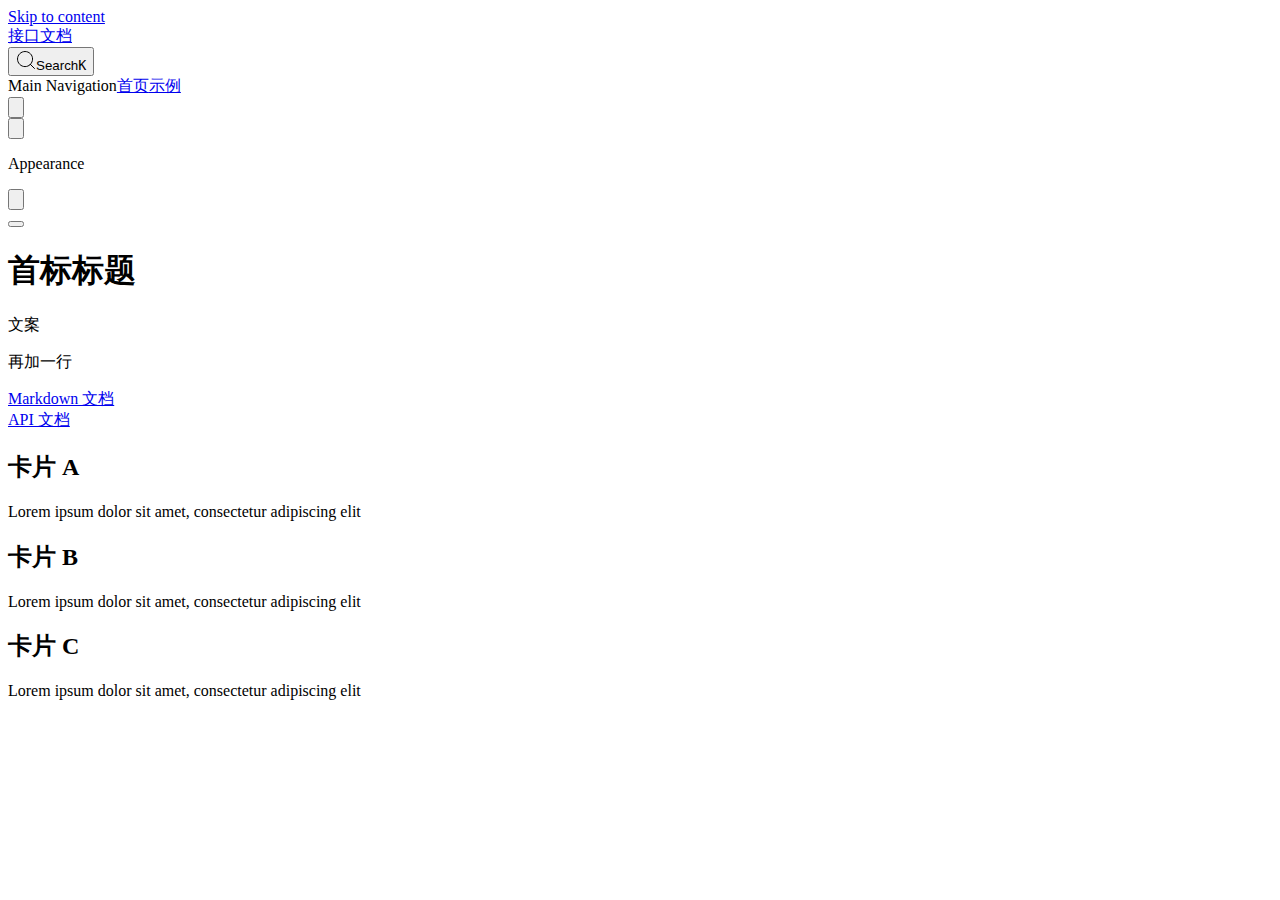
==== commit 661f1b61: "ceshi12" ====
--- a/index.html
+++ b/index.html
@@ -6,19 +6,19 @@
     <title>接口文档</title>
     <meta name="description" content="你的文档">
     <meta name="generator" content="VitePress v1.0.0-rc.34">
-    <link rel="preload stylesheet" href="/assets/style.oFHvetFo.css" as="style">
+    <link rel="preload stylesheet" href="/test_page/assets/style.uH1V5i9y.css" as="style">
     
-    <script type="module" src="/assets/app.4RCBowPl.js"></script>
-    <link rel="preload" href="/assets/inter-roman-latin.bvIUbFQP.woff2" as="font" type="font/woff2" crossorigin="">
-    <link rel="modulepreload" href="/assets/chunks/framework.iop3O0cQ.js">
-    <link rel="modulepreload" href="/assets/chunks/theme.xZw2ruKb.js">
-    <link rel="modulepreload" href="/assets/index.md.vuLjwuFv.lean.js">
+    <script type="module" src="/test_page/assets/app.QVwYCFoB.js"></script>
+    <link rel="preload" href="/test_page/assets/inter-roman-latin.bvIUbFQP.woff2" as="font" type="font/woff2" crossorigin="">
+    <link rel="modulepreload" href="/test_page/assets/chunks/framework.9G5-GT_k.js">
+    <link rel="modulepreload" href="/test_page/assets/chunks/theme.4nATV-Wg.js">
+    <link rel="modulepreload" href="/test_page/assets/index.md.RUzGS2Zc.lean.js">
     <script id="check-dark-mode">(()=>{const e=localStorage.getItem("vitepress-theme-appearance")||"auto",a=window.matchMedia("(prefers-color-scheme: dark)").matches;(!e||e==="auto"?a:e==="dark")&&document.documentElement.classList.add("dark")})();</script>
     <script id="check-mac-os">document.documentElement.classList.toggle("mac",/Mac|iPhone|iPod|iPad/i.test(navigator.platform));</script>
   </head>
   <body>
-    <div id="app"><div class="Layout" data-v-5a346dfe><!--[--><!--]--><!--[--><span tabindex="-1" data-v-0f60ec36></span><a href="#VPContent" class="VPSkipLink visually-hidden" data-v-0f60ec36> Skip to content </a><!--]--><!----><header class="VPNav" data-v-5a346dfe data-v-ae24b3ad><div class="VPNavBar top" data-v-ae24b3ad data-v-19c990f1><div class="wrapper" data-v-19c990f1><div class="container" data-v-19c990f1><div class="title" data-v-19c990f1><div class="VPNavBarTitle" data-v-19c990f1 data-v-86d1bed8><a class="title" href="/" data-v-86d1bed8><!--[--><!--]--><!--[--><img class="VPImage logo" src="../assets/logo.svg" alt data-v-8426fc1a><!--]--><!--[-->接口文档<!--]--><!--[--><!--]--></a></div></div><div class="content" data-v-19c990f1><div class="content-body" data-v-19c990f1><!--[--><!--]--><div class="VPNavBarSearch search" data-v-19c990f1><!--[--><!----><div id="local-search"><button type="button" class="DocSearch DocSearch-Button" aria-label="Search"><span class="DocSearch-Button-Container"><svg class="DocSearch-Search-Icon" width="20" height="20" viewBox="0 0 20 20" aria-label="search icon"><path d="M14.386 14.386l4.0877 4.0877-4.0877-4.0877c-2.9418 2.9419-7.7115 2.9419-10.6533 0-2.9419-2.9418-2.9419-7.7115 0-10.6533 2.9418-2.9419 7.7115-2.9419 10.6533 0 2.9419 2.9418 2.9419 7.7115 0 10.6533z" stroke="currentColor" fill="none" fill-rule="evenodd" stroke-linecap="round" stroke-linejoin="round"></path></svg><span class="DocSearch-Button-Placeholder">Search</span></span><span class="DocSearch-Button-Keys"><kbd class="DocSearch-Button-Key"></kbd><kbd class="DocSearch-Button-Key">K</kbd></span></button></div><!--]--></div><nav aria-labelledby="main-nav-aria-label" class="VPNavBarMenu menu" data-v-19c990f1 data-v-7f418b0f><span id="main-nav-aria-label" class="visually-hidden" data-v-7f418b0f>Main Navigation</span><!--[--><!--[--><a class="VPLink link VPNavBarMenuLink active" href="/" tabindex="0" data-v-7f418b0f data-v-42ef59de><!--[--><span data-v-42ef59de>首页</span><!--]--></a><!--]--><!--[--><a class="VPLink link VPNavBarMenuLink" href="/markdown-examples.html" tabindex="0" data-v-7f418b0f data-v-42ef59de><!--[--><span data-v-42ef59de>示例</span><!--]--></a><!--]--><!--]--></nav><!----><div class="VPNavBarAppearance appearance" data-v-19c990f1 data-v-e6aabb21><button class="VPSwitch VPSwitchAppearance" type="button" role="switch" title="Switch to dark theme" aria-checked="false" data-v-e6aabb21 data-v-1736f215 data-v-b1685198><span class="check" data-v-b1685198><span class="icon" data-v-b1685198><!--[--><svg xmlns="http://www.w3.org/2000/svg" aria-hidden="true" focusable="false" viewbox="0 0 24 24" class="sun" data-v-1736f215><path d="M12,18c-3.3,0-6-2.7-6-6s2.7-6,6-6s6,2.7,6,6S15.3,18,12,18zM12,8c-2.2,0-4,1.8-4,4c0,2.2,1.8,4,4,4c2.2,0,4-1.8,4-4C16,9.8,14.2,8,12,8z"></path><path d="M12,4c-0.6,0-1-0.4-1-1V1c0-0.6,0.4-1,1-1s1,0.4,1,1v2C13,3.6,12.6,4,12,4z"></path><path d="M12,24c-0.6,0-1-0.4-1-1v-2c0-0.6,0.4-1,1-1s1,0.4,1,1v2C13,23.6,12.6,24,12,24z"></path><path d="M5.6,6.6c-0.3,0-0.5-0.1-0.7-0.3L3.5,4.9c-0.4-0.4-0.4-1,0-1.4s1-0.4,1.4,0l1.4,1.4c0.4,0.4,0.4,1,0,1.4C6.2,6.5,5.9,6.6,5.6,6.6z"></path><path d="M19.8,20.8c-0.3,0-0.5-0.1-0.7-0.3l-1.4-1.4c-0.4-0.4-0.4-1,0-1.4s1-0.4,1.4,0l1.4,1.4c0.4,0.4,0.4,1,0,1.4C20.3,20.7,20,20.8,19.8,20.8z"></path><path d="M3,13H1c-0.6,0-1-0.4-1-1s0.4-1,1-1h2c0.6,0,1,0.4,1,1S3.6,13,3,13z"></path><path d="M23,13h-2c-0.6,0-1-0.4-1-1s0.4-1,1-1h2c0.6,0,1,0.4,1,1S23.6,13,23,13z"></path><path d="M4.2,20.8c-0.3,0-0.5-0.1-0.7-0.3c-0.4-0.4-0.4-1,0-1.4l1.4-1.4c0.4-0.4,1-0.4,1.4,0s0.4,1,0,1.4l-1.4,1.4C4.7,20.7,4.5,20.8,4.2,20.8z"></path><path d="M18.4,6.6c-0.3,0-0.5-0.1-0.7-0.3c-0.4-0.4-0.4-1,0-1.4l1.4-1.4c0.4-0.4,1-0.4,1.4,0s0.4,1,0,1.4l-1.4,1.4C18.9,6.5,18.6,6.6,18.4,6.6z"></path></svg><svg xmlns="http://www.w3.org/2000/svg" aria-hidden="true" focusable="false" viewbox="0 0 24 24" class="moon" data-v-1736f215><path d="M12.1,22c-0.3,0-0.6,0-0.9,0c-5.5-0.5-9.5-5.4-9-10.9c0.4-4.8,4.2-8.6,9-9c0.4,0,0.8,0.2,1,0.5c0.2,0.3,0.2,0.8-0.1,1.1c-2,2.7-1.4,6.4,1.3,8.4c2.1,1.6,5,1.6,7.1,0c0.3-0.2,0.7-0.3,1.1-0.1c0.3,0.2,0.5,0.6,0.5,1c-0.2,2.7-1.5,5.1-3.6,6.8C16.6,21.2,14.4,22,12.1,22zM9.3,4.4c-2.9,1-5,3.6-5.2,6.8c-0.4,4.4,2.8,8.3,7.2,8.7c2.1,0.2,4.2-0.4,5.8-1.8c1.1-0.9,1.9-2.1,2.4-3.4c-2.5,0.9-5.3,0.5-7.5-1.1C9.2,11.4,8.1,7.7,9.3,4.4z"></path></svg><!--]--></span></span></button></div><!----><div class="VPFlyout VPNavBarExtra extra" data-v-19c990f1 data-v-d0bd9dde data-v-9c007e85><button type="button" class="button" aria-haspopup="true" aria-expanded="false" aria-label="extra navigation" data-v-9c007e85><svg xmlns="http://www.w3.org/2000/svg" aria-hidden="true" focusable="false" viewbox="0 0 24 24" class="icon" data-v-9c007e85><circle cx="12" cy="12" r="2"></circle><circle cx="19" cy="12" r="2"></circle><circle cx="5" cy="12" r="2"></circle></svg></button><div class="menu" data-v-9c007e85><div class="VPMenu" data-v-9c007e85 data-v-e7ea1737><!----><!--[--><!--[--><!----><div class="group" data-v-d0bd9dde><div class="item appearance" data-v-d0bd9dde><p class="label" data-v-d0bd9dde>Appearance</p><div class="appearance-action" data-v-d0bd9dde><button class="VPSwitch VPSwitchAppearance" type="button" role="switch" title="Switch to dark theme" aria-checked="false" data-v-d0bd9dde data-v-1736f215 data-v-b1685198><span class="check" data-v-b1685198><span class="icon" data-v-b1685198><!--[--><svg xmlns="http://www.w3.org/2000/svg" aria-hidden="true" focusable="false" viewbox="0 0 24 24" class="sun" data-v-1736f215><path d="M12,18c-3.3,0-6-2.7-6-6s2.7-6,6-6s6,2.7,6,6S15.3,18,12,18zM12,8c-2.2,0-4,1.8-4,4c0,2.2,1.8,4,4,4c2.2,0,4-1.8,4-4C16,9.8,14.2,8,12,8z"></path><path d="M12,4c-0.6,0-1-0.4-1-1V1c0-0.6,0.4-1,1-1s1,0.4,1,1v2C13,3.6,12.6,4,12,4z"></path><path d="M12,24c-0.6,0-1-0.4-1-1v-2c0-0.6,0.4-1,1-1s1,0.4,1,1v2C13,23.6,12.6,24,12,24z"></path><path d="M5.6,6.6c-0.3,0-0.5-0.1-0.7-0.3L3.5,4.9c-0.4-0.4-0.4-1,0-1.4s1-0.4,1.4,0l1.4,1.4c0.4,0.4,0.4,1,0,1.4C6.2,6.5,5.9,6.6,5.6,6.6z"></path><path d="M19.8,20.8c-0.3,0-0.5-0.1-0.7-0.3l-1.4-1.4c-0.4-0.4-0.4-1,0-1.4s1-0.4,1.4,0l1.4,1.4c0.4,0.4,0.4,1,0,1.4C20.3,20.7,20,20.8,19.8,20.8z"></path><path d="M3,13H1c-0.6,0-1-0.4-1-1s0.4-1,1-1h2c0.6,0,1,0.4,1,1S3.6,13,3,13z"></path><path d="M23,13h-2c-0.6,0-1-0.4-1-1s0.4-1,1-1h2c0.6,0,1,0.4,1,1S23.6,13,23,13z"></path><path d="M4.2,20.8c-0.3,0-0.5-0.1-0.7-0.3c-0.4-0.4-0.4-1,0-1.4l1.4-1.4c0.4-0.4,1-0.4,1.4,0s0.4,1,0,1.4l-1.4,1.4C4.7,20.7,4.5,20.8,4.2,20.8z"></path><path d="M18.4,6.6c-0.3,0-0.5-0.1-0.7-0.3c-0.4-0.4-0.4-1,0-1.4l1.4-1.4c0.4-0.4,1-0.4,1.4,0s0.4,1,0,1.4l-1.4,1.4C18.9,6.5,18.6,6.6,18.4,6.6z"></path></svg><svg xmlns="http://www.w3.org/2000/svg" aria-hidden="true" focusable="false" viewbox="0 0 24 24" class="moon" data-v-1736f215><path d="M12.1,22c-0.3,0-0.6,0-0.9,0c-5.5-0.5-9.5-5.4-9-10.9c0.4-4.8,4.2-8.6,9-9c0.4,0,0.8,0.2,1,0.5c0.2,0.3,0.2,0.8-0.1,1.1c-2,2.7-1.4,6.4,1.3,8.4c2.1,1.6,5,1.6,7.1,0c0.3-0.2,0.7-0.3,1.1-0.1c0.3,0.2,0.5,0.6,0.5,1c-0.2,2.7-1.5,5.1-3.6,6.8C16.6,21.2,14.4,22,12.1,22zM9.3,4.4c-2.9,1-5,3.6-5.2,6.8c-0.4,4.4,2.8,8.3,7.2,8.7c2.1,0.2,4.2-0.4,5.8-1.8c1.1-0.9,1.9-2.1,2.4-3.4c-2.5,0.9-5.3,0.5-7.5-1.1C9.2,11.4,8.1,7.7,9.3,4.4z"></path></svg><!--]--></span></span></button></div></div></div><!----><!--]--><!--]--></div></div></div><!--[--><!--]--><button type="button" class="VPNavBarHamburger hamburger" aria-label="mobile navigation" aria-expanded="false" aria-controls="VPNavScreen" data-v-19c990f1 data-v-e5dd9c1c><span class="container" data-v-e5dd9c1c><span class="top" data-v-e5dd9c1c></span><span class="middle" data-v-e5dd9c1c></span><span class="bottom" data-v-e5dd9c1c></span></span></button></div></div></div></div><div class="divider" data-v-19c990f1><div class="divider-line" data-v-19c990f1></div></div></div><!----></header><!----><!----><div class="VPContent is-home" id="VPContent" data-v-5a346dfe data-v-669faec9><div class="VPHome" data-v-669faec9 data-v-d82743a8><!--[--><!--]--><div class="VPHero VPHomeHero" data-v-d82743a8 data-v-da5d1713><div class="container" data-v-da5d1713><div class="main" data-v-da5d1713><!--[--><h1 class="name" data-v-da5d1713><span class="clip" data-v-da5d1713>首标标题</span></h1><p class="text" data-v-da5d1713>文案</p><p class="tagline" data-v-da5d1713>再加一行</p><!--]--><div class="actions" data-v-da5d1713><!--[--><div class="action" data-v-da5d1713><a class="VPButton medium brand" href="/markdown-examples.html" data-v-da5d1713 data-v-c1c5efc1>Markdown 文档</a></div><div class="action" data-v-da5d1713><a class="VPButton medium alt" href="/api-examples.html" data-v-da5d1713 data-v-c1c5efc1>API 文档</a></div><!--]--></div></div><!----></div></div><!--[--><!--]--><!--[--><!--]--><div class="VPFeatures VPHomeFeatures" data-v-d82743a8 data-v-a6181336><div class="container" data-v-a6181336><div class="items" data-v-a6181336><!--[--><div class="grid-3 item" data-v-a6181336><div class="VPLink no-icon VPFeature" data-v-a6181336 data-v-33204567><!--[--><article class="box" data-v-33204567><!----><h2 class="title" data-v-33204567>卡片 A</h2><p class="details" data-v-33204567>Lorem ipsum dolor sit amet, consectetur adipiscing elit</p><!----></article><!--]--></div></div><div class="grid-3 item" data-v-a6181336><div class="VPLink no-icon VPFeature" data-v-a6181336 data-v-33204567><!--[--><article class="box" data-v-33204567><!----><h2 class="title" data-v-33204567>卡片 B</h2><p class="details" data-v-33204567>Lorem ipsum dolor sit amet, consectetur adipiscing elit</p><!----></article><!--]--></div></div><div class="grid-3 item" data-v-a6181336><div class="VPLink no-icon VPFeature" data-v-a6181336 data-v-33204567><!--[--><article class="box" data-v-33204567><!----><h2 class="title" data-v-33204567>卡片 C</h2><p class="details" data-v-33204567>Lorem ipsum dolor sit amet, consectetur adipiscing elit</p><!----></article><!--]--></div></div><!--]--></div></div></div><!--[--><!--]--><div style="position:relative;" data-v-d82743a8><div></div></div></div></div><!----><!--[--><!--]--></div></div>
-    <script>window.__VP_HASH_MAP__=JSON.parse("{\"index.md\":\"vuLjwuFv\",\"markdown-examples.md\":\"HwKzhQ91\",\"api-examples.md\":\"AAdJPCN4\"}");window.__VP_SITE_DATA__=JSON.parse("{\"lang\":\"en-US\",\"dir\":\"ltr\",\"title\":\"接口文档\",\"description\":\"你的文档\",\"base\":\"/\",\"head\":[],\"router\":{\"prefetchLinks\":true},\"appearance\":true,\"themeConfig\":{\"logo\":\"../assets/logo.svg\",\"nav\":[{\"text\":\"首页\",\"link\":\"/\"},{\"text\":\"示例\",\"link\":\"/markdown-examples\"}],\"sidebar\":[{\"text\":\"示例\",\"items\":[{\"text\":\"Markdown 文档\",\"link\":\"/markdown-examples\"},{\"text\":\"API 文档\",\"link\":\"/api-examples\"}]}],\"search\":{\"provider\":\"local\"}},\"locales\":{},\"scrollOffset\":134,\"cleanUrls\":false}");</script>
+    <div id="app"><div class="Layout" data-v-5a346dfe><!--[--><!--]--><!--[--><span tabindex="-1" data-v-0f60ec36></span><a href="#VPContent" class="VPSkipLink visually-hidden" data-v-0f60ec36> Skip to content </a><!--]--><!----><header class="VPNav" data-v-5a346dfe data-v-ae24b3ad><div class="VPNavBar top" data-v-ae24b3ad data-v-19c990f1><div class="wrapper" data-v-19c990f1><div class="container" data-v-19c990f1><div class="title" data-v-19c990f1><div class="VPNavBarTitle" data-v-19c990f1 data-v-86d1bed8><a class="title" href="/test_page/" data-v-86d1bed8><!--[--><!--]--><!--[--><img class="VPImage logo" src="../static/logo.svg" alt data-v-8426fc1a><!--]--><!--[-->接口文档<!--]--><!--[--><!--]--></a></div></div><div class="content" data-v-19c990f1><div class="content-body" data-v-19c990f1><!--[--><!--]--><div class="VPNavBarSearch search" data-v-19c990f1><!--[--><!----><div id="local-search"><button type="button" class="DocSearch DocSearch-Button" aria-label="Search"><span class="DocSearch-Button-Container"><svg class="DocSearch-Search-Icon" width="20" height="20" viewBox="0 0 20 20" aria-label="search icon"><path d="M14.386 14.386l4.0877 4.0877-4.0877-4.0877c-2.9418 2.9419-7.7115 2.9419-10.6533 0-2.9419-2.9418-2.9419-7.7115 0-10.6533 2.9418-2.9419 7.7115-2.9419 10.6533 0 2.9419 2.9418 2.9419 7.7115 0 10.6533z" stroke="currentColor" fill="none" fill-rule="evenodd" stroke-linecap="round" stroke-linejoin="round"></path></svg><span class="DocSearch-Button-Placeholder">Search</span></span><span class="DocSearch-Button-Keys"><kbd class="DocSearch-Button-Key"></kbd><kbd class="DocSearch-Button-Key">K</kbd></span></button></div><!--]--></div><nav aria-labelledby="main-nav-aria-label" class="VPNavBarMenu menu" data-v-19c990f1 data-v-7f418b0f><span id="main-nav-aria-label" class="visually-hidden" data-v-7f418b0f>Main Navigation</span><!--[--><!--[--><a class="VPLink link VPNavBarMenuLink active" href="/test_page/" tabindex="0" data-v-7f418b0f data-v-42ef59de><!--[--><span data-v-42ef59de>首页</span><!--]--></a><!--]--><!--[--><a class="VPLink link VPNavBarMenuLink" href="/test_page/markdown-examples.html" tabindex="0" data-v-7f418b0f data-v-42ef59de><!--[--><span data-v-42ef59de>示例</span><!--]--></a><!--]--><!--]--></nav><!----><div class="VPNavBarAppearance appearance" data-v-19c990f1 data-v-e6aabb21><button class="VPSwitch VPSwitchAppearance" type="button" role="switch" title="Switch to dark theme" aria-checked="false" data-v-e6aabb21 data-v-1736f215 data-v-b1685198><span class="check" data-v-b1685198><span class="icon" data-v-b1685198><!--[--><svg xmlns="http://www.w3.org/2000/svg" aria-hidden="true" focusable="false" viewbox="0 0 24 24" class="sun" data-v-1736f215><path d="M12,18c-3.3,0-6-2.7-6-6s2.7-6,6-6s6,2.7,6,6S15.3,18,12,18zM12,8c-2.2,0-4,1.8-4,4c0,2.2,1.8,4,4,4c2.2,0,4-1.8,4-4C16,9.8,14.2,8,12,8z"></path><path d="M12,4c-0.6,0-1-0.4-1-1V1c0-0.6,0.4-1,1-1s1,0.4,1,1v2C13,3.6,12.6,4,12,4z"></path><path d="M12,24c-0.6,0-1-0.4-1-1v-2c0-0.6,0.4-1,1-1s1,0.4,1,1v2C13,23.6,12.6,24,12,24z"></path><path d="M5.6,6.6c-0.3,0-0.5-0.1-0.7-0.3L3.5,4.9c-0.4-0.4-0.4-1,0-1.4s1-0.4,1.4,0l1.4,1.4c0.4,0.4,0.4,1,0,1.4C6.2,6.5,5.9,6.6,5.6,6.6z"></path><path d="M19.8,20.8c-0.3,0-0.5-0.1-0.7-0.3l-1.4-1.4c-0.4-0.4-0.4-1,0-1.4s1-0.4,1.4,0l1.4,1.4c0.4,0.4,0.4,1,0,1.4C20.3,20.7,20,20.8,19.8,20.8z"></path><path d="M3,13H1c-0.6,0-1-0.4-1-1s0.4-1,1-1h2c0.6,0,1,0.4,1,1S3.6,13,3,13z"></path><path d="M23,13h-2c-0.6,0-1-0.4-1-1s0.4-1,1-1h2c0.6,0,1,0.4,1,1S23.6,13,23,13z"></path><path d="M4.2,20.8c-0.3,0-0.5-0.1-0.7-0.3c-0.4-0.4-0.4-1,0-1.4l1.4-1.4c0.4-0.4,1-0.4,1.4,0s0.4,1,0,1.4l-1.4,1.4C4.7,20.7,4.5,20.8,4.2,20.8z"></path><path d="M18.4,6.6c-0.3,0-0.5-0.1-0.7-0.3c-0.4-0.4-0.4-1,0-1.4l1.4-1.4c0.4-0.4,1-0.4,1.4,0s0.4,1,0,1.4l-1.4,1.4C18.9,6.5,18.6,6.6,18.4,6.6z"></path></svg><svg xmlns="http://www.w3.org/2000/svg" aria-hidden="true" focusable="false" viewbox="0 0 24 24" class="moon" data-v-1736f215><path d="M12.1,22c-0.3,0-0.6,0-0.9,0c-5.5-0.5-9.5-5.4-9-10.9c0.4-4.8,4.2-8.6,9-9c0.4,0,0.8,0.2,1,0.5c0.2,0.3,0.2,0.8-0.1,1.1c-2,2.7-1.4,6.4,1.3,8.4c2.1,1.6,5,1.6,7.1,0c0.3-0.2,0.7-0.3,1.1-0.1c0.3,0.2,0.5,0.6,0.5,1c-0.2,2.7-1.5,5.1-3.6,6.8C16.6,21.2,14.4,22,12.1,22zM9.3,4.4c-2.9,1-5,3.6-5.2,6.8c-0.4,4.4,2.8,8.3,7.2,8.7c2.1,0.2,4.2-0.4,5.8-1.8c1.1-0.9,1.9-2.1,2.4-3.4c-2.5,0.9-5.3,0.5-7.5-1.1C9.2,11.4,8.1,7.7,9.3,4.4z"></path></svg><!--]--></span></span></button></div><!----><div class="VPFlyout VPNavBarExtra extra" data-v-19c990f1 data-v-d0bd9dde data-v-9c007e85><button type="button" class="button" aria-haspopup="true" aria-expanded="false" aria-label="extra navigation" data-v-9c007e85><svg xmlns="http://www.w3.org/2000/svg" aria-hidden="true" focusable="false" viewbox="0 0 24 24" class="icon" data-v-9c007e85><circle cx="12" cy="12" r="2"></circle><circle cx="19" cy="12" r="2"></circle><circle cx="5" cy="12" r="2"></circle></svg></button><div class="menu" data-v-9c007e85><div class="VPMenu" data-v-9c007e85 data-v-e7ea1737><!----><!--[--><!--[--><!----><div class="group" data-v-d0bd9dde><div class="item appearance" data-v-d0bd9dde><p class="label" data-v-d0bd9dde>Appearance</p><div class="appearance-action" data-v-d0bd9dde><button class="VPSwitch VPSwitchAppearance" type="button" role="switch" title="Switch to dark theme" aria-checked="false" data-v-d0bd9dde data-v-1736f215 data-v-b1685198><span class="check" data-v-b1685198><span class="icon" data-v-b1685198><!--[--><svg xmlns="http://www.w3.org/2000/svg" aria-hidden="true" focusable="false" viewbox="0 0 24 24" class="sun" data-v-1736f215><path d="M12,18c-3.3,0-6-2.7-6-6s2.7-6,6-6s6,2.7,6,6S15.3,18,12,18zM12,8c-2.2,0-4,1.8-4,4c0,2.2,1.8,4,4,4c2.2,0,4-1.8,4-4C16,9.8,14.2,8,12,8z"></path><path d="M12,4c-0.6,0-1-0.4-1-1V1c0-0.6,0.4-1,1-1s1,0.4,1,1v2C13,3.6,12.6,4,12,4z"></path><path d="M12,24c-0.6,0-1-0.4-1-1v-2c0-0.6,0.4-1,1-1s1,0.4,1,1v2C13,23.6,12.6,24,12,24z"></path><path d="M5.6,6.6c-0.3,0-0.5-0.1-0.7-0.3L3.5,4.9c-0.4-0.4-0.4-1,0-1.4s1-0.4,1.4,0l1.4,1.4c0.4,0.4,0.4,1,0,1.4C6.2,6.5,5.9,6.6,5.6,6.6z"></path><path d="M19.8,20.8c-0.3,0-0.5-0.1-0.7-0.3l-1.4-1.4c-0.4-0.4-0.4-1,0-1.4s1-0.4,1.4,0l1.4,1.4c0.4,0.4,0.4,1,0,1.4C20.3,20.7,20,20.8,19.8,20.8z"></path><path d="M3,13H1c-0.6,0-1-0.4-1-1s0.4-1,1-1h2c0.6,0,1,0.4,1,1S3.6,13,3,13z"></path><path d="M23,13h-2c-0.6,0-1-0.4-1-1s0.4-1,1-1h2c0.6,0,1,0.4,1,1S23.6,13,23,13z"></path><path d="M4.2,20.8c-0.3,0-0.5-0.1-0.7-0.3c-0.4-0.4-0.4-1,0-1.4l1.4-1.4c0.4-0.4,1-0.4,1.4,0s0.4,1,0,1.4l-1.4,1.4C4.7,20.7,4.5,20.8,4.2,20.8z"></path><path d="M18.4,6.6c-0.3,0-0.5-0.1-0.7-0.3c-0.4-0.4-0.4-1,0-1.4l1.4-1.4c0.4-0.4,1-0.4,1.4,0s0.4,1,0,1.4l-1.4,1.4C18.9,6.5,18.6,6.6,18.4,6.6z"></path></svg><svg xmlns="http://www.w3.org/2000/svg" aria-hidden="true" focusable="false" viewbox="0 0 24 24" class="moon" data-v-1736f215><path d="M12.1,22c-0.3,0-0.6,0-0.9,0c-5.5-0.5-9.5-5.4-9-10.9c0.4-4.8,4.2-8.6,9-9c0.4,0,0.8,0.2,1,0.5c0.2,0.3,0.2,0.8-0.1,1.1c-2,2.7-1.4,6.4,1.3,8.4c2.1,1.6,5,1.6,7.1,0c0.3-0.2,0.7-0.3,1.1-0.1c0.3,0.2,0.5,0.6,0.5,1c-0.2,2.7-1.5,5.1-3.6,6.8C16.6,21.2,14.4,22,12.1,22zM9.3,4.4c-2.9,1-5,3.6-5.2,6.8c-0.4,4.4,2.8,8.3,7.2,8.7c2.1,0.2,4.2-0.4,5.8-1.8c1.1-0.9,1.9-2.1,2.4-3.4c-2.5,0.9-5.3,0.5-7.5-1.1C9.2,11.4,8.1,7.7,9.3,4.4z"></path></svg><!--]--></span></span></button></div></div></div><!----><!--]--><!--]--></div></div></div><!--[--><!--]--><button type="button" class="VPNavBarHamburger hamburger" aria-label="mobile navigation" aria-expanded="false" aria-controls="VPNavScreen" data-v-19c990f1 data-v-e5dd9c1c><span class="container" data-v-e5dd9c1c><span class="top" data-v-e5dd9c1c></span><span class="middle" data-v-e5dd9c1c></span><span class="bottom" data-v-e5dd9c1c></span></span></button></div></div></div></div><div class="divider" data-v-19c990f1><div class="divider-line" data-v-19c990f1></div></div></div><!----></header><!----><!----><div class="VPContent is-home" id="VPContent" data-v-5a346dfe data-v-669faec9><div class="VPHome" data-v-669faec9 data-v-d82743a8><!--[--><!--]--><div class="VPHero VPHomeHero" data-v-d82743a8 data-v-da5d1713><div class="container" data-v-da5d1713><div class="main" data-v-da5d1713><!--[--><h1 class="name" data-v-da5d1713><span class="clip" data-v-da5d1713>首标标题</span></h1><p class="text" data-v-da5d1713>文案</p><p class="tagline" data-v-da5d1713>再加一行</p><!--]--><div class="actions" data-v-da5d1713><!--[--><div class="action" data-v-da5d1713><a class="VPButton medium brand" href="/test_page/markdown-examples.html" data-v-da5d1713 data-v-c1c5efc1>Markdown 文档</a></div><div class="action" data-v-da5d1713><a class="VPButton medium alt" href="/test_page/api-examples.html" data-v-da5d1713 data-v-c1c5efc1>API 文档</a></div><!--]--></div></div><!----></div></div><!--[--><!--]--><!--[--><!--]--><div class="VPFeatures VPHomeFeatures" data-v-d82743a8 data-v-a6181336><div class="container" data-v-a6181336><div class="items" data-v-a6181336><!--[--><div class="grid-3 item" data-v-a6181336><div class="VPLink no-icon VPFeature" data-v-a6181336 data-v-33204567><!--[--><article class="box" data-v-33204567><!----><h2 class="title" data-v-33204567>卡片 A</h2><p class="details" data-v-33204567>Lorem ipsum dolor sit amet, consectetur adipiscing elit</p><!----></article><!--]--></div></div><div class="grid-3 item" data-v-a6181336><div class="VPLink no-icon VPFeature" data-v-a6181336 data-v-33204567><!--[--><article class="box" data-v-33204567><!----><h2 class="title" data-v-33204567>卡片 B</h2><p class="details" data-v-33204567>Lorem ipsum dolor sit amet, consectetur adipiscing elit</p><!----></article><!--]--></div></div><div class="grid-3 item" data-v-a6181336><div class="VPLink no-icon VPFeature" data-v-a6181336 data-v-33204567><!--[--><article class="box" data-v-33204567><!----><h2 class="title" data-v-33204567>卡片 C</h2><p class="details" data-v-33204567>Lorem ipsum dolor sit amet, consectetur adipiscing elit</p><!----></article><!--]--></div></div><!--]--></div></div></div><!--[--><!--]--><div style="position:relative;" data-v-d82743a8><div></div></div></div></div><!----><!--[--><!--]--></div></div>
+    <script>window.__VP_HASH_MAP__=JSON.parse("{\"index.md\":\"RUzGS2Zc\",\"markdown-examples.md\":\"tAJ3wxrw\",\"api-examples.md\":\"119htSa9\"}");window.__VP_SITE_DATA__=JSON.parse("{\"lang\":\"en-US\",\"dir\":\"ltr\",\"title\":\"接口文档\",\"description\":\"你的文档\",\"base\":\"/test_page/\",\"head\":[],\"router\":{\"prefetchLinks\":true},\"appearance\":true,\"themeConfig\":{\"logo\":\"../static/logo.svg\",\"nav\":[{\"text\":\"首页\",\"link\":\"/\"},{\"text\":\"示例\",\"link\":\"/markdown-examples\"}],\"sidebar\":[{\"text\":\"示例\",\"items\":[{\"text\":\"Markdown 文档\",\"link\":\"/markdown-examples\"},{\"text\":\"API 文档\",\"link\":\"/api-examples\"}]}],\"search\":{\"provider\":\"local\"}},\"locales\":{},\"scrollOffset\":134,\"cleanUrls\":false}");</script>
     
   </body>
 </html>